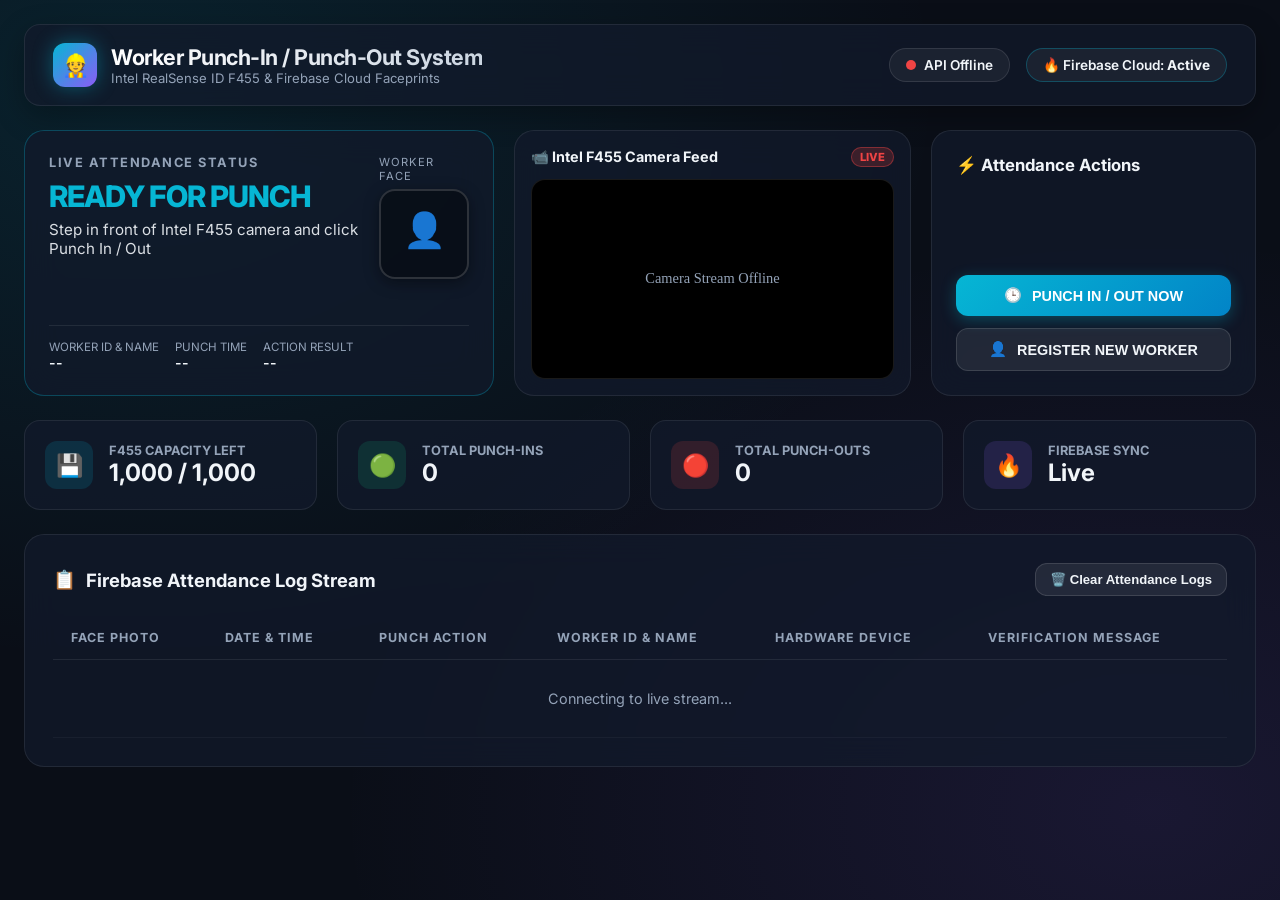
==== frontend/index.html @ fc3ad59f "Add biometric face authentication attendance system with Intel F455 and Firebase" ====
<!DOCTYPE html>
<html lang="en">
<head>
  <meta charset="UTF-8">
  <meta name="viewport" content="width=device-width, initial-scale=1.0">
  <title>Worker Punch-In / Punch-Out Dashboard - Intel RealSense F455 & Firebase</title>
  <link rel="stylesheet" href="style.css">
  <link rel="preconnect" href="https://fonts.googleapis.com">
  <link rel="preconnect" href="https://fonts.gstatic.com" crossorigin>
  <link href="https://fonts.googleapis.com/css2?family=Inter:wght@400;500;600;700;800&display=swap" rel="stylesheet">
</head>
<body>

  <div class="dashboard-container">
    <!-- Navbar Header -->
    <header>
      <div class="brand">
        <div class="brand-icon">👷</div>
        <div class="brand-title">
          <h1>Worker Punch-In / Punch-Out System</h1>
          <p>Intel RealSense ID F455 & Firebase Cloud Faceprints</p>
        </div>
      </div>
      <div class="header-status">
        <div class="status-chip">
          <div id="deviceDot" class="dot offline"></div>
          <span id="deviceStatusText">Checking Device...</span>
        </div>
        <div class="status-chip" style="border-color: rgba(6, 182, 212, 0.3);">
          <span>🔥 Firebase Cloud: <strong id="firebaseStatusText">Active</strong></span>
        </div>
      </div>
    </header>

    <!-- Hero Status, Live Video & Controls -->
    <section class="hero-banner">
      <!-- Main Punch Status Banner -->
      <div id="statusBanner" class="status-card state-ready">
        <div class="status-card-inner">
          <div class="status-info">
            <div class="badge-label">Live Attendance Status</div>
            <div id="mainStatusTitle" class="status-title">READY FOR PUNCH</div>
            <div id="mainStatusSubtext" class="status-subtext">Step in front of Intel F455 camera and click Punch In / Out</div>
          </div>
          <div class="snapshot-box">
            <div class="snapshot-label">Worker Face</div>
            <img id="capturedSnapshotImg" src="data:image/svg+xml;utf8,<svg xmlns='http://www.w3.org/2000/svg' width='100' height='100' fill='%2364748b'><text x='50%' y='50%' dominant-baseline='middle' text-anchor='middle' font-size='40'>👤</text></svg>" alt="Worker Face">
          </div>
        </div>
        
        <div class="status-meta">
          <div class="meta-item">
            <span class="key">Worker ID & Name</span>
            <span id="metaUser" class="val">--</span>
          </div>
          <div class="meta-item">
            <span class="key">Punch Time</span>
            <span id="metaTime" class="val">--</span>
          </div>
          <div class="meta-item">
            <span class="key">Action Result</span>
            <span id="metaAction" class="val">--</span>
          </div>
        </div>
      </div>

      <!-- Live Video Stream Window -->
      <div class="camera-card">
        <div class="camera-header">
          <span>📹 Intel F455 Camera Feed</span>
          <span class="live-dot">LIVE</span>
        </div>
        <div class="camera-stream-wrapper">
          <img id="videoFeed" src="/api/video_feed" alt="Intel F455 Live Feed" onerror="this.src='data:image/svg+xml;utf8,<svg xmlns=\'http://www.w3.org/2000/svg\' width=\'400\' height=\'300\' fill=\'%231e293b\'><text x=\'50%\' y=\'50%\' dominant-baseline=\'middle\' text-anchor=\'middle\' fill=\'%2394a3b8\' font-size=\'16\'>Camera Stream Offline</text></svg>'">
        </div>
      </div>

      <!-- Quick Action Controls -->
      <div class="control-card">
        <h3>⚡ Attendance Actions</h3>
        <div class="button-group">
          <button id="btnPunchAuto" class="btn btn-primary">
            <span>🕒</span> PUNCH IN / OUT NOW
          </button>
          <button id="btnOpenRegister" class="btn btn-secondary">
            <span>👤</span> REGISTER NEW WORKER
          </button>
        </div>
      </div>
    </section>

    <!-- Metrics Cards -->
    <section class="metrics-grid">
      <div class="metric-card">
        <div class="metric-icon blue">💾</div>
        <div class="metric-info">
          <h4>F455 Capacity Left</h4>
          <p id="statRemainingSlots">1,000 / 1,000</p>
        </div>
      </div>
      <div class="metric-card">
        <div class="metric-icon green">🟢</div>
        <div class="metric-info">
          <h4>Total Punch-Ins</h4>
          <p id="statPunchIns">0</p>
        </div>
      </div>
      <div class="metric-card">
        <div class="metric-icon red">🔴</div>
        <div class="metric-info">
          <h4>Total Punch-Outs</h4>
          <p id="statPunchOuts">0</p>
        </div>
      </div>
      <div class="metric-card">
        <div class="metric-icon purple">🔥</div>
        <div class="metric-info">
          <h4>Firebase Sync</h4>
          <p id="statFirebaseLogs">Live</p>
        </div>
      </div>
    </section>

    <!-- Firebase Live Logs Section -->
    <section class="logs-section">
      <div class="table-header">
        <h3><span>📋</span> Firebase Attendance Log Stream</h3>
        <button id="btnClearLogs" class="btn btn-secondary" style="padding: 8px 14px; font-size: 0.82rem;">
          🗑️ Clear Attendance Logs
        </button>
      </div>

      <div class="table-container">
        <table>
          <thead>
            <tr>
              <th>Face Photo</th>
              <th>Date & Time</th>
              <th>Punch Action</th>
              <th>Worker ID & Name</th>
              <th>Hardware Device</th>
              <th>Verification Message</th>
            </tr>
          </thead>
          <tbody id="logsTableBody">
            <tr>
              <td colspan="6" style="text-align: center; color: var(--text-muted); padding: 30px;">
                Connecting to live stream...
              </td>
            </tr>
          </tbody>
        </table>
      </div>
    </section>
  </div>

  <!-- Register Worker Modal -->
  <div id="registerModal" class="modal-overlay">
    <div class="modal-content">
      <h3 style="font-size: 1.25rem;">Register New Worker</h3>
      <p style="font-size: 0.88rem; color: var(--text-muted);">
        Enter worker details. The Intel F455 camera will capture the faceprint and upload profile to Firebase Cloud.
      </p>
      <input type="text" id="regWorkerId" class="input-field" placeholder="Worker ID (e.g. W_101)">
      <input type="text" id="regName" class="input-field" placeholder="Full Name (e.g. Govardhan)">
      <input type="text" id="regDepartment" class="input-field" placeholder="Department (e.g. Construction / IT)">
      <input type="text" id="regRole" class="input-field" placeholder="Role (e.g. Supervisor / Engineer)">
      
      <div style="display: flex; gap: 12px; justify-content: flex-end; margin-top: 10px;">
        <button id="btnCloseModal" class="btn btn-secondary">Cancel</button>
        <button id="btnSubmitRegister" class="btn btn-primary">Capture & Save Faceprint</button>
      </div>
    </div>
  </div>

  <script src="app.js"></script>
</body>
</html>
---- frontend/style.css ----
:root {
  --bg-primary: #0a0e17;
  --bg-card: rgba(18, 26, 43, 0.75);
  --bg-card-border: rgba(255, 255, 255, 0.08);
  --text-main: #f1f5f9;
  --text-muted: #94a3b8;
  
  --accent-cyan: #06b6d4;
  --accent-green: #10b981;
  --accent-red: #ef4444;
  --accent-amber: #f59e0b;
  --accent-purple: #8b5cf6;

  --glow-green: 0 0 35px rgba(16, 185, 129, 0.45);
  --glow-red: 0 0 35px rgba(239, 68, 68, 0.45);
  --glow-cyan: 0 0 35px rgba(6, 182, 212, 0.45);

  --font-family: 'Inter', -apple-system, BlinkMacSystemFont, 'Segoe UI', Roboto, sans-serif;
}

* {
  box-sizing: border-box;
  margin: 0;
  padding: 0;
}

body {
  background-color: var(--bg-primary);
  background-image: 
    radial-gradient(at 10% 10%, rgba(6, 182, 212, 0.12) 0px, transparent 50%),
    radial-gradient(at 90% 90%, rgba(139, 92, 246, 0.12) 0px, transparent 50%);
  color: var(--text-main);
  font-family: var(--font-family);
  min-height: 100vh;
  padding: 24px;
  overflow-x: hidden;
}

.dashboard-container {
  max-width: 1400px;
  margin: 0 auto;
  display: flex;
  flex-direction: column;
  gap: 24px;
}

/* Header Navbar */
header {
  display: flex;
  justify-content: space-between;
  align-items: center;
  padding: 18px 28px;
  background: var(--bg-card);
  backdrop-filter: blur(16px);
  border: 1px solid var(--bg-card-border);
  border-radius: 16px;
  box-shadow: 0 10px 30px rgba(0, 0, 0, 0.3);
}

.brand {
  display: flex;
  align-items: center;
  gap: 14px;
}

.brand-icon {
  width: 44px;
  height: 44px;
  border-radius: 12px;
  background: linear-gradient(135deg, var(--accent-cyan), var(--accent-purple));
  display: flex;
  align-items: center;
  justify-content: center;
  font-size: 22px;
  box-shadow: 0 0 20px rgba(6, 182, 212, 0.4);
}

.brand-title h1 {
  font-size: 1.35rem;
  font-weight: 700;
  letter-spacing: -0.5px;
  background: linear-gradient(90deg, #ffffff, #cbd5e1);
  -webkit-background-clip: text;
  -webkit-text-fill-color: transparent;
}

.brand-title p {
  font-size: 0.82rem;
  color: var(--text-muted);
}

.header-status {
  display: flex;
  align-items: center;
  gap: 16px;
}

.status-chip {
  display: flex;
  align-items: center;
  gap: 8px;
  padding: 8px 16px;
  border-radius: 30px;
  font-size: 0.85rem;
  font-weight: 600;
  background: rgba(255, 255, 255, 0.05);
  border: 1px solid rgba(255, 255, 255, 0.1);
}

.dot {
  width: 10px;
  height: 10px;
  border-radius: 50%;
}

.dot.online {
  background-color: var(--accent-green);
  box-shadow: 0 0 10px var(--accent-green);
  animation: pulse-green 2s infinite;
}

.dot.offline {
  background-color: var(--accent-red);
}

@keyframes pulse-green {
  0% { transform: scale(0.95); box-shadow: 0 0 0 0 rgba(16, 185, 129, 0.7); }
  70% { transform: scale(1); box-shadow: 0 0 0 10px rgba(16, 185, 129, 0); }
  100% { transform: scale(0.95); box-shadow: 0 0 0 0 rgba(16, 185, 129, 0); }
}

/* Hero Status Banner & Camera Grid */
.hero-banner {
  display: grid;
  grid-template-columns: 1.3fr 1.1fr 0.9fr;
  gap: 20px;
}

.status-card {
  background: var(--bg-card);
  backdrop-filter: blur(16px);
  border: 1px solid var(--bg-card-border);
  border-radius: 20px;
  padding: 24px;
  display: flex;
  flex-direction: column;
  justify-content: space-between;
  position: relative;
  overflow: hidden;
  transition: all 0.4s ease;
}

.status-card-inner {
  display: flex;
  justify-content: space-between;
  align-items: flex-start;
  gap: 16px;
}

.snapshot-box {
  display: flex;
  flex-direction: column;
  align-items: center;
  gap: 6px;
}

.snapshot-label {
  font-size: 0.7rem;
  text-transform: uppercase;
  letter-spacing: 1px;
  color: var(--text-muted);
}

#capturedSnapshotImg {
  width: 90px;
  height: 90px;
  border-radius: 16px;
  object-fit: cover;
  border: 2px solid rgba(255, 255, 255, 0.15);
  background: rgba(0, 0, 0, 0.4);
  box-shadow: 0 4px 15px rgba(0, 0, 0, 0.4);
}

.status-card.state-ready {
  border-color: rgba(6, 182, 212, 0.3);
}

.status-card.state-authenticated {
  border-color: rgba(16, 185, 129, 0.6);
  box-shadow: var(--glow-green);
  background: linear-gradient(135deg, rgba(16, 185, 129, 0.12), rgba(18, 26, 43, 0.85));
}

.status-card.state-authenticated #capturedSnapshotImg {
  border-color: var(--accent-green);
  box-shadow: 0 0 15px rgba(16, 185, 129, 0.5);
}

.status-card.state-denied {
  border-color: rgba(239, 68, 68, 0.6);
  box-shadow: var(--glow-red);
  background: linear-gradient(135deg, rgba(239, 68, 68, 0.12), rgba(18, 26, 43, 0.85));
}

.status-card.state-denied #capturedSnapshotImg {
  border-color: var(--accent-red);
  box-shadow: 0 0 15px rgba(239, 68, 68, 0.5);
}

.badge-label {
  font-size: 0.8rem;
  font-weight: 700;
  text-transform: uppercase;
  letter-spacing: 1.5px;
  color: var(--text-muted);
  margin-bottom: 8px;
}

.status-title {
  font-size: 1.85rem;
  font-weight: 800;
  letter-spacing: -1px;
  margin-bottom: 6px;
}

.state-ready .status-title { color: var(--accent-cyan); }
.state-authenticated .status-title { color: var(--accent-green); }
.state-denied .status-title { color: var(--accent-red); }

.status-subtext {
  font-size: 0.95rem;
  color: var(--text-main);
  opacity: 0.9;
}

.status-meta {
  margin-top: 18px;
  display: flex;
  gap: 16px;
  padding-top: 14px;
  border-top: 1px solid rgba(255, 255, 255, 0.08);
}

.meta-item {
  display: flex;
  flex-direction: column;
}

.meta-item .key {
  font-size: 0.72rem;
  color: var(--text-muted);
  text-transform: uppercase;
}

.meta-item .val {
  font-size: 0.88rem;
  font-weight: 600;
}

/* Live Camera Stream Window */
.camera-card {
  background: var(--bg-card);
  backdrop-filter: blur(16px);
  border: 1px solid var(--bg-card-border);
  border-radius: 20px;
  padding: 16px;
  display: flex;
  flex-direction: column;
  gap: 12px;
}

.camera-header {
  display: flex;
  justify-content: space-between;
  align-items: center;
  font-size: 0.9rem;
  font-weight: 700;
}

.live-dot {
  background: rgba(239, 68, 68, 0.2);
  color: var(--accent-red);
  border: 1px solid rgba(239, 68, 68, 0.4);
  padding: 2px 8px;
  border-radius: 12px;
  font-size: 0.7rem;
  font-weight: 800;
  animation: pulse-red 1.5s infinite;
}

@keyframes pulse-red {
  0% { opacity: 0.6; }
  50% { opacity: 1; }
  100% { opacity: 0.6; }
}

.camera-stream-wrapper {
  width: 100%;
  height: 200px;
  border-radius: 14px;
  overflow: hidden;
  background: #000;
  border: 1px solid rgba(255, 255, 255, 0.1);
  display: flex;
  align-items: center;
  justify-content: center;
}

.camera-stream-wrapper img {
  width: 100%;
  height: 100%;
  object-fit: cover;
}

/* Control Panel Card */
.control-card {
  background: var(--bg-card);
  backdrop-filter: blur(16px);
  border: 1px solid var(--bg-card-border);
  border-radius: 20px;
  padding: 24px;
  display: flex;
  flex-direction: column;
  justify-content: space-between;
}

.control-card h3 {
  font-size: 1.05rem;
  font-weight: 700;
  margin-bottom: 14px;
}

.button-group {
  display: flex;
  flex-direction: column;
  gap: 12px;
}

.btn {
  display: flex;
  align-items: center;
  justify-content: center;
  gap: 10px;
  padding: 12px 18px;
  border-radius: 12px;
  font-size: 0.9rem;
  font-weight: 600;
  border: none;
  cursor: pointer;
  transition: all 0.25s ease;
}

.btn-primary {
  background: linear-gradient(135deg, var(--accent-cyan), #0284c7);
  color: white;
  box-shadow: 0 4px 15px rgba(6, 182, 212, 0.3);
}

.btn-primary:hover {
  transform: translateY(-2px);
  box-shadow: 0 6px 20px rgba(6, 182, 212, 0.45);
}

.btn-secondary {
  background: rgba(255, 255, 255, 0.08);
  color: var(--text-main);
  border: 1px solid rgba(255, 255, 255, 0.12);
}

.btn-secondary:hover {
  background: rgba(255, 255, 255, 0.14);
}

.btn-toggle {
  background: rgba(139, 92, 246, 0.15);
  color: #c084fc;
  border: 1px solid rgba(139, 92, 246, 0.3);
}

.btn-toggle.active {
  background: var(--accent-purple);
  color: white;
  box-shadow: 0 0 20px rgba(139, 92, 246, 0.5);
}

/* Metric Cards Grid */
.metrics-grid {
  display: grid;
  grid-template-columns: repeat(4, 1fr);
  gap: 20px;
}

.metric-card {
  background: var(--bg-card);
  border: 1px solid var(--bg-card-border);
  border-radius: 16px;
  padding: 20px;
  display: flex;
  align-items: center;
  gap: 16px;
}

.metric-icon {
  width: 48px;
  height: 48px;
  border-radius: 12px;
  display: flex;
  align-items: center;
  justify-content: center;
  font-size: 22px;
}

.metric-icon.blue { background: rgba(6, 182, 212, 0.15); color: var(--accent-cyan); }
.metric-icon.green { background: rgba(16, 185, 129, 0.15); color: var(--accent-green); }
.metric-icon.red { background: rgba(239, 68, 68, 0.15); color: var(--accent-red); }
.metric-icon.purple { background: rgba(139, 92, 246, 0.15); color: var(--accent-purple); }

.metric-info h4 {
  font-size: 0.8rem;
  color: var(--text-muted);
  text-transform: uppercase;
}

.metric-info p {
  font-size: 1.5rem;
  font-weight: 700;
}

/* Logs Table Section */
.logs-section {
  background: var(--bg-card);
  backdrop-filter: blur(16px);
  border: 1px solid var(--bg-card-border);
  border-radius: 20px;
  padding: 28px;
}

.table-header {
  display: flex;
  justify-content: space-between;
  align-items: center;
  margin-bottom: 20px;
}

.table-header h3 {
  font-size: 1.15rem;
  font-weight: 700;
  display: flex;
  align-items: center;
  gap: 10px;
}

.table-container {
  overflow-x: auto;
}

table {
  width: 100%;
  border-collapse: collapse;
  text-align: left;
}

th {
  padding: 14px 18px;
  font-size: 0.78rem;
  text-transform: uppercase;
  letter-spacing: 1px;
  color: var(--text-muted);
  border-bottom: 1px solid rgba(255, 255, 255, 0.08);
}

td {
  padding: 14px 18px;
  font-size: 0.9rem;
  border-bottom: 1px solid rgba(255, 255, 255, 0.04);
}

tr:hover td {
  background: rgba(255, 255, 255, 0.02);
}

.log-face-thumb {
  width: 44px;
  height: 44px;
  border-radius: 10px;
  object-fit: cover;
  border: 1px solid rgba(255, 255, 255, 0.2);
  background: rgba(0, 0, 0, 0.5);
}

.pill {
  display: inline-flex;
  align-items: center;
  gap: 6px;
  padding: 4px 12px;
  border-radius: 20px;
  font-size: 0.78rem;
  font-weight: 700;
}

.pill.AUTHENTICATED, .pill.PUNCH_IN {
  background: rgba(16, 185, 129, 0.18);
  color: var(--accent-green);
  border: 1px solid rgba(16, 185, 129, 0.3);
}

.pill.PUNCH_OUT {
  background: rgba(6, 182, 212, 0.18);
  color: var(--accent-cyan);
  border: 1px solid rgba(6, 182, 212, 0.3);
}

.pill.DENIED {
  background: rgba(239, 68, 68, 0.18);
  color: var(--accent-red);
  border: 1px solid rgba(239, 68, 68, 0.3);
}

.pill.ENROLLED {
  background: rgba(139, 92, 246, 0.18);
  color: #c084fc;
  border: 1px solid rgba(139, 92, 246, 0.3);
}

/* Modal */
.modal-overlay {
  position: fixed;
  top: 0; left: 0; right: 0; bottom: 0;
  background: rgba(0, 0, 0, 0.75);
  backdrop-filter: blur(8px);
  display: none;
  align-items: center;
  justify-content: center;
  z-index: 100;
}

.modal-overlay.active {
  display: flex;
}

.modal-content {
  background: #111827;
  border: 1px solid var(--bg-card-border);
  border-radius: 20px;
  padding: 32px;
  width: 100%;
  max-width: 440px;
  display: flex;
  flex-direction: column;
  gap: 20px;
  box-shadow: 0 20px 50px rgba(0,0,0,0.5);
}

.input-field {
  width: 100%;
  padding: 14px 16px;
  background: rgba(255, 255, 255, 0.05);
  border: 1px solid rgba(255, 255, 255, 0.15);
  border-radius: 10px;
  color: white;
  font-size: 1rem;
  outline: none;
}

.input-field:focus {
  border-color: var(--accent-cyan);
}
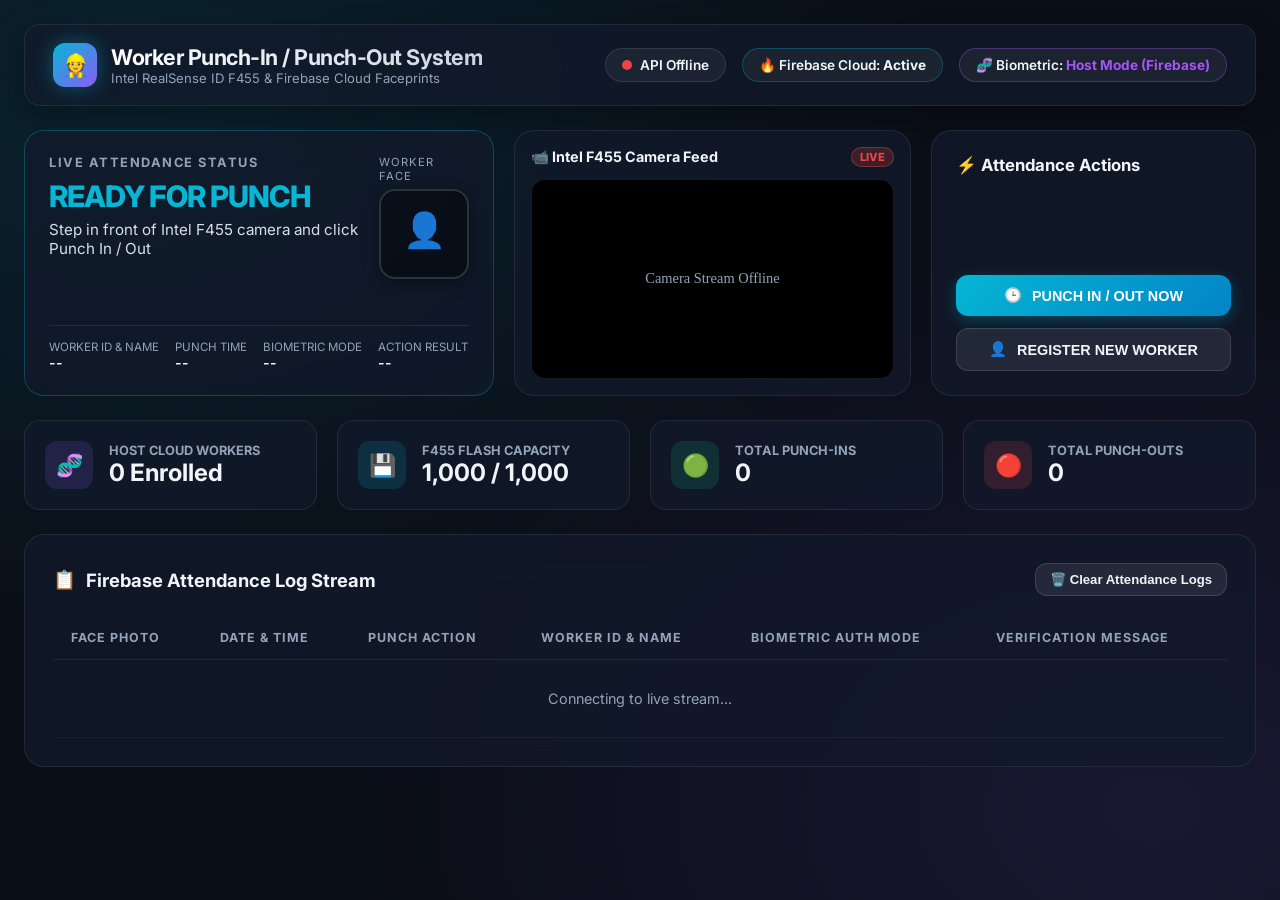
==== commit f4179ad0: "Feat: hybrid faceprint storage" ====
--- a/frontend/index.html
+++ b/frontend/index.html
@@ -29,6 +29,9 @@
         <div class="status-chip" style="border-color: rgba(6, 182, 212, 0.3);">
           <span>🔥 Firebase Cloud: <strong id="firebaseStatusText">Active</strong></span>
         </div>
+        <div class="status-chip" style="border-color: rgba(168, 85, 247, 0.35);">
+          <span>🧬 Biometric: <strong id="biometricModeText" style="color: #a855f7;">Host Mode (Firebase)</strong></span>
+        </div>
       </div>
     </header>
 
@@ -56,6 +59,10 @@
           <div class="meta-item">
             <span class="key">Punch Time</span>
             <span id="metaTime" class="val">--</span>
+          </div>
+          <div class="meta-item">
+            <span class="key">Biometric Mode</span>
+            <span id="metaMode" class="val">--</span>
           </div>
           <div class="meta-item">
             <span class="key">Action Result</span>
@@ -92,9 +99,16 @@
     <!-- Metrics Cards -->
     <section class="metrics-grid">
       <div class="metric-card">
+        <div class="metric-icon purple">🧬</div>
+        <div class="metric-info">
+          <h4>Host Cloud Workers</h4>
+          <p id="statHostUsers">0 Enrolled</p>
+        </div>
+      </div>
+      <div class="metric-card">
         <div class="metric-icon blue">💾</div>
         <div class="metric-info">
-          <h4>F455 Capacity Left</h4>
+          <h4>F455 Flash Capacity</h4>
           <p id="statRemainingSlots">1,000 / 1,000</p>
         </div>
       </div>
@@ -110,13 +124,6 @@
         <div class="metric-info">
           <h4>Total Punch-Outs</h4>
           <p id="statPunchOuts">0</p>
-        </div>
-      </div>
-      <div class="metric-card">
-        <div class="metric-icon purple">🔥</div>
-        <div class="metric-info">
-          <h4>Firebase Sync</h4>
-          <p id="statFirebaseLogs">Live</p>
         </div>
       </div>
     </section>
@@ -138,7 +145,7 @@
               <th>Date & Time</th>
               <th>Punch Action</th>
               <th>Worker ID & Name</th>
-              <th>Hardware Device</th>
+              <th>Biometric Auth Mode</th>
               <th>Verification Message</th>
             </tr>
           </thead>
@@ -159,14 +166,21 @@
     <div class="modal-content">
       <h3 style="font-size: 1.25rem;">Register New Worker</h3>
       <p style="font-size: 0.88rem; color: var(--text-muted);">
-        Enter worker details. The Intel F455 camera will capture the faceprint and upload profile to Firebase Cloud.
+        Enter worker details. The Intel F455 camera will capture the faceprint and store the profile in Firebase Cloud.
       </p>
+      
+      <label style="font-size: 0.8rem; color: var(--text-muted); display: block; margin-top: 10px; margin-bottom: 4px;">Biometric Mode</label>
+      <select id="regBiometricMode" class="input-field" style="margin-bottom: 12px; cursor: pointer; background: var(--bg-card); color: var(--text-main);">
+        <option value="HOST" selected>🔥 Pure Host Mode (Faceprint Stored in Firebase Cloud)</option>
+        <option value="DEVICE">💾 On-Device Mode (Faceprint Stored in F455 Hardware Flash)</option>
+      </select>
+
       <input type="text" id="regWorkerId" class="input-field" placeholder="Worker ID (e.g. W_101)">
       <input type="text" id="regName" class="input-field" placeholder="Full Name (e.g. Govardhan)">
       <input type="text" id="regDepartment" class="input-field" placeholder="Department (e.g. Construction / IT)">
       <input type="text" id="regRole" class="input-field" placeholder="Role (e.g. Supervisor / Engineer)">
       
-      <div style="display: flex; gap: 12px; justify-content: flex-end; margin-top: 10px;">
+      <div style="display: flex; gap: 12px; justify-content: flex-end; margin-top: 14px;">
         <button id="btnCloseModal" class="btn btn-secondary">Cancel</button>
         <button id="btnSubmitRegister" class="btn btn-primary">Capture & Save Faceprint</button>
       </div>
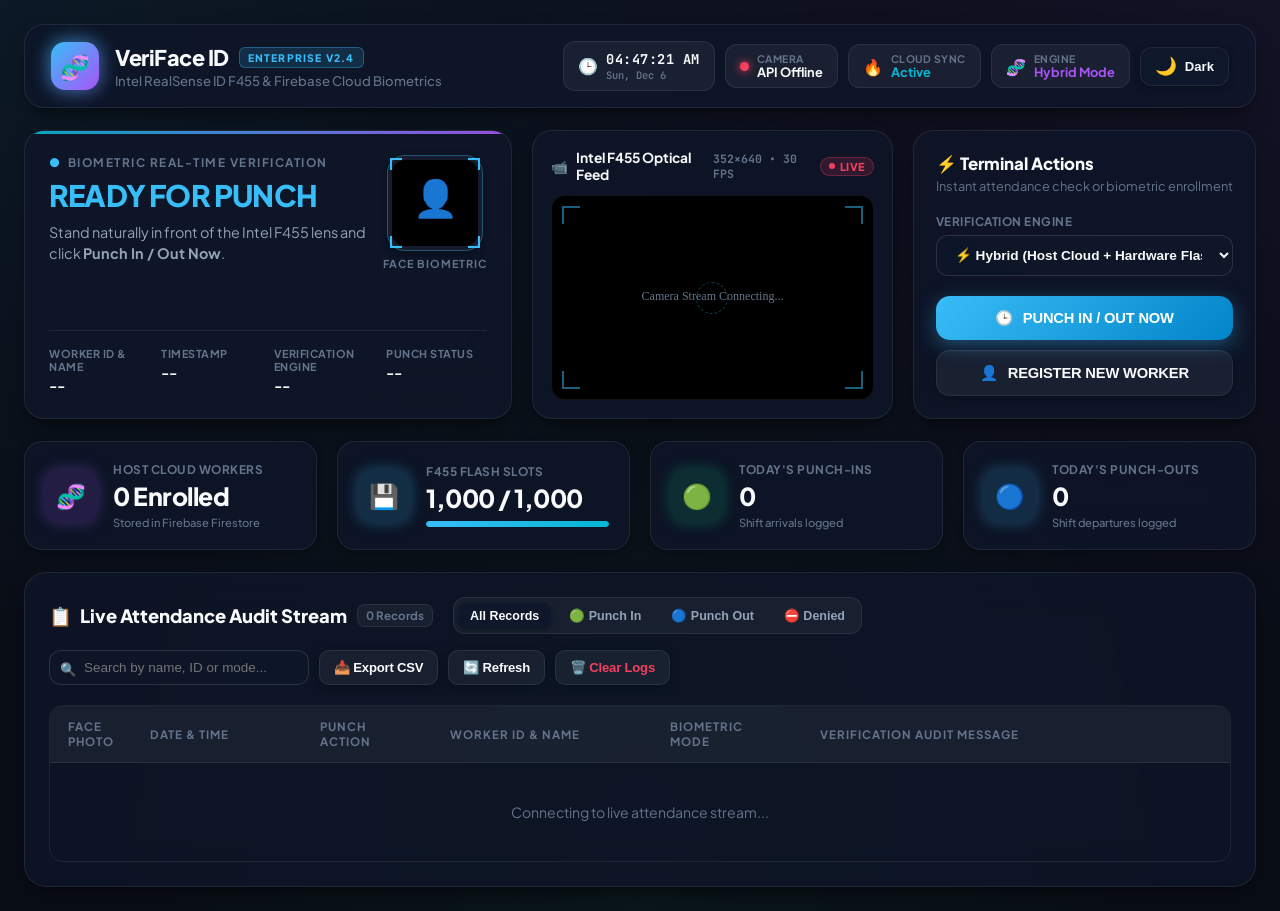
==== commit 081af9a0: "feat: upgrade UI with light/dark theme, biometric HUD, and CSV export" ====
--- a/frontend/index.html
+++ b/frontend/index.html
@@ -1,158 +1,284 @@
 <!DOCTYPE html>
-<html lang="en">
+<html lang="en" data-theme="dark">
 <head>
   <meta charset="UTF-8">
   <meta name="viewport" content="width=device-width, initial-scale=1.0">
-  <title>Worker Punch-In / Punch-Out Dashboard - Intel RealSense F455 & Firebase</title>
+  <title>VeriFace ID • Enterprise Biometric Attendance Terminal</title>
   <link rel="stylesheet" href="style.css">
   <link rel="preconnect" href="https://fonts.googleapis.com">
   <link rel="preconnect" href="https://fonts.gstatic.com" crossorigin>
-  <link href="https://fonts.googleapis.com/css2?family=Inter:wght@400;500;600;700;800&display=swap" rel="stylesheet">
+  <link href="https://fonts.googleapis.com/css2?family=Plus+Jakarta+Sans:wght@400;500;600;700;800&family=JetBrains+Mono:wght@400;500;600&display=swap" rel="stylesheet">
 </head>
 <body>
 
+  <!-- Floating Toast Notification System -->
+  <div id="toastContainer" class="toast-container" aria-live="polite"></div>
+
+  <!-- Main Enterprise Dashboard Shell -->
   <div class="dashboard-container">
-    <!-- Navbar Header -->
-    <header>
+    
+    <!-- Top Navigation Header -->
+    <header class="navbar-header">
       <div class="brand">
-        <div class="brand-icon">👷</div>
+        <div class="brand-icon-wrapper">
+          <div class="brand-icon">🧬</div>
+          <div class="brand-pulse"></div>
+        </div>
         <div class="brand-title">
-          <h1>Worker Punch-In / Punch-Out System</h1>
-          <p>Intel RealSense ID F455 & Firebase Cloud Faceprints</p>
-        </div>
-      </div>
+          <h1>VeriFace ID <span class="brand-badge">Enterprise v2.4</span></h1>
+          <p>Intel RealSense ID F455 & Firebase Cloud Biometrics</p>
+        </div>
+      </div>
+
       <div class="header-status">
-        <div class="status-chip">
+        <!-- Live Calendar & Clock Widget -->
+        <div class="status-chip clock-chip" title="System Timezone Clock">
+          <span class="chip-icon">🕒</span>
+          <div class="clock-display">
+            <span id="liveClockTime" class="clock-time">--:--:--</span>
+            <span id="liveClockDate" class="clock-date">--</span>
+          </div>
+        </div>
+
+        <!-- Intel RealSense F455 Hardware Status -->
+        <div class="status-chip device-chip" title="F455 Camera & Biometric Co-Processor">
           <div id="deviceDot" class="dot offline"></div>
-          <span id="deviceStatusText">Checking Device...</span>
-        </div>
-        <div class="status-chip" style="border-color: rgba(6, 182, 212, 0.3);">
-          <span>🔥 Firebase Cloud: <strong id="firebaseStatusText">Active</strong></span>
-        </div>
-        <div class="status-chip" style="border-color: rgba(168, 85, 247, 0.35);">
-          <span>🧬 Biometric: <strong id="biometricModeText" style="color: #a855f7;">Host Mode (Firebase)</strong></span>
+          <div class="chip-content">
+            <span class="chip-label">Camera</span>
+            <strong id="deviceStatusText" class="chip-val">Checking F455...</strong>
+          </div>
+        </div>
+
+        <!-- Firebase Cloud Status -->
+        <div class="status-chip cloud-chip" title="Google Firebase Firestore Synchronization">
+          <span class="chip-icon fire-icon">🔥</span>
+          <div class="chip-content">
+            <span class="chip-label">Cloud Sync</span>
+            <strong id="firebaseStatusText" class="chip-val val-cyan">Active</strong>
+          </div>
+        </div>
+
+        <!-- Biometric Engine Mode -->
+        <div class="status-chip engine-chip" title="Biometric Matching Architecture">
+          <span class="chip-icon">🧬</span>
+          <div class="chip-content">
+            <span class="chip-label">Engine</span>
+            <strong id="biometricModeText" class="chip-val val-purple">Hybrid Mode</strong>
+          </div>
+        </div>
+
+        <!-- Modern Light / Dark Theme Switcher Button -->
+        <div class="theme-switch-wrapper">
+          <button id="themeToggleBtn" class="theme-toggle-btn" title="Switch Theme (Light / Dark)" aria-label="Toggle Theme">
+            <div class="theme-icon-container">
+              <span id="themeIconDark" class="theme-glyph dark-glyph">🌙</span>
+              <span id="themeIconLight" class="theme-glyph light-glyph">☀️</span>
+            </div>
+            <span id="themeLabel" class="theme-label-text">Dark</span>
+          </button>
         </div>
       </div>
     </header>
 
-    <!-- Hero Status, Live Video & Controls -->
+    <!-- Biometric Command Center (Hero Banner) -->
     <section class="hero-banner">
-      <!-- Main Punch Status Banner -->
+      
+      <!-- Card 1: Biometric Verification HUD Terminal -->
       <div id="statusBanner" class="status-card state-ready">
         <div class="status-card-inner">
           <div class="status-info">
-            <div class="badge-label">Live Attendance Status</div>
+            <div class="badge-label">
+              <span class="pulse-indicator">●</span> Biometric Real-Time Verification
+            </div>
             <div id="mainStatusTitle" class="status-title">READY FOR PUNCH</div>
-            <div id="mainStatusSubtext" class="status-subtext">Step in front of Intel F455 camera and click Punch In / Out</div>
-          </div>
+            <div id="mainStatusSubtext" class="status-subtext">
+              Stand naturally in front of the Intel F455 lens and click <strong>Punch In / Out Now</strong>.
+            </div>
+          </div>
+
+          <!-- Face Snapshot Reticle -->
           <div class="snapshot-box">
-            <div class="snapshot-label">Worker Face</div>
-            <img id="capturedSnapshotImg" src="data:image/svg+xml;utf8,<svg xmlns='http://www.w3.org/2000/svg' width='100' height='100' fill='%2364748b'><text x='50%' y='50%' dominant-baseline='middle' text-anchor='middle' font-size='40'>👤</text></svg>" alt="Worker Face">
+            <div class="snapshot-frame">
+              <div class="reticle-corner top-left"></div>
+              <div class="reticle-corner top-right"></div>
+              <div class="reticle-corner bottom-left"></div>
+              <div class="reticle-corner bottom-right"></div>
+              <div class="scan-laser" id="scanLaser"></div>
+              <img id="capturedSnapshotImg" src="data:image/svg+xml;utf8,<svg xmlns='http://www.w3.org/2000/svg' width='100' height='100' fill='%2364748b'><text x='50%' y='50%' dominant-baseline='middle' text-anchor='middle' font-size='42'>👤</text></svg>" alt="Worker Face Snapshot">
+            </div>
+            <span class="snapshot-label">Face Biometric</span>
           </div>
         </div>
         
+        <!-- Live Metadata Inspection Bar -->
         <div class="status-meta">
           <div class="meta-item">
             <span class="key">Worker ID & Name</span>
             <span id="metaUser" class="val">--</span>
           </div>
           <div class="meta-item">
-            <span class="key">Punch Time</span>
+            <span class="key">Timestamp</span>
             <span id="metaTime" class="val">--</span>
           </div>
           <div class="meta-item">
-            <span class="key">Biometric Mode</span>
+            <span class="key">Verification Engine</span>
             <span id="metaMode" class="val">--</span>
           </div>
           <div class="meta-item">
-            <span class="key">Action Result</span>
+            <span class="key">Punch Status</span>
             <span id="metaAction" class="val">--</span>
           </div>
         </div>
       </div>
 
-      <!-- Live Video Stream Window -->
+      <!-- Card 2: Intel F455 Optical Feed with Futuristic HUD Overlay -->
       <div class="camera-card">
         <div class="camera-header">
-          <span>📹 Intel F455 Camera Feed</span>
-          <span class="live-dot">LIVE</span>
-        </div>
+          <div class="camera-title-group">
+            <span class="cam-icon">📹</span>
+            <span>Intel F455 Optical Feed</span>
+          </div>
+          <div class="camera-telemetry-group">
+            <span class="camera-telemetry">352×640 • 30 FPS</span>
+            <div class="live-indicator">
+              <div class="live-pulse"></div> LIVE
+            </div>
+          </div>
+        </div>
+
         <div class="camera-stream-wrapper">
-          <img id="videoFeed" src="/api/video_feed" alt="Intel F455 Live Feed" onerror="this.src='data:image/svg+xml;utf8,<svg xmlns=\'http://www.w3.org/2000/svg\' width=\'400\' height=\'300\' fill=\'%231e293b\'><text x=\'50%\' y=\'50%\' dominant-baseline=\'middle\' text-anchor=\'middle\' fill=\'%2394a3b8\' font-size=\'16\'>Camera Stream Offline</text></svg>'">
-        </div>
-      </div>
-
-      <!-- Quick Action Controls -->
+          <div class="hud-corner top-left"></div>
+          <div class="hud-corner top-right"></div>
+          <div class="hud-corner bottom-left"></div>
+          <div class="hud-corner bottom-right"></div>
+          <div class="hud-reticle-center"></div>
+
+          <img id="videoFeed" src="/api/video_feed" alt="Intel F455 Live Feed" onerror="this.src='data:image/svg+xml;utf8,<svg xmlns=\'http://www.w3.org/2000/svg\' width=\'400\' height=\'300\' fill=\'%230f172a\'><text x=\'50%\' y=\'50%\' dominant-baseline=\'middle\' text-anchor=\'middle\' fill=\'%2364748b\' font-size=\'15\'>Camera Stream Connecting...</text></svg>'">
+        </div>
+      </div>
+
+      <!-- Card 3: Terminal Control & Actions -->
       <div class="control-card">
-        <h3>⚡ Attendance Actions</h3>
+        <div class="control-header">
+          <h3>⚡ Terminal Actions</h3>
+          <p>Instant attendance check or biometric enrollment</p>
+        </div>
+
+        <div class="mode-select-box">
+          <label for="punchBiometricMode">Verification Engine</label>
+          <div class="select-wrapper">
+            <select id="punchBiometricMode" class="select-field">
+              <option value="HYBRID" selected>⚡ Hybrid (Host Cloud + Hardware Flash)</option>
+              <option value="HOST">🔥 Pure Host Mode (Firebase Cloud Faceprints)</option>
+              <option value="DEVICE">💾 On-Device Mode (F455 Internal Flash)</option>
+            </select>
+          </div>
+        </div>
+
         <div class="button-group">
-          <button id="btnPunchAuto" class="btn btn-primary">
-            <span>🕒</span> PUNCH IN / OUT NOW
-          </button>
-          <button id="btnOpenRegister" class="btn btn-secondary">
-            <span>👤</span> REGISTER NEW WORKER
+          <button id="btnPunchAuto" class="btn btn-primary" title="Trigger face scan and record attendance">
+            <span class="btn-icon">🕒</span>
+            <span class="btn-text">PUNCH IN / OUT NOW</span>
+            <div class="btn-shimmer"></div>
+          </button>
+          <button id="btnOpenRegister" class="btn btn-secondary" title="Enroll new worker faceprint">
+            <span class="btn-icon">👤</span>
+            <span class="btn-text">REGISTER NEW WORKER</span>
           </button>
         </div>
       </div>
     </section>
 
-    <!-- Metrics Cards -->
+    <!-- Executive Metrics Grid -->
     <section class="metrics-grid">
       <div class="metric-card">
         <div class="metric-icon purple">🧬</div>
         <div class="metric-info">
           <h4>Host Cloud Workers</h4>
           <p id="statHostUsers">0 Enrolled</p>
+          <span class="metric-sub">Stored in Firebase Firestore</span>
         </div>
       </div>
       <div class="metric-card">
         <div class="metric-icon blue">💾</div>
         <div class="metric-info">
-          <h4>F455 Flash Capacity</h4>
+          <h4>F455 Flash Slots</h4>
           <p id="statRemainingSlots">1,000 / 1,000</p>
+          <div class="capacity-bar-wrap">
+            <div id="capacityBar" class="capacity-bar-fill" style="width: 100%;"></div>
+          </div>
         </div>
       </div>
       <div class="metric-card">
         <div class="metric-icon green">🟢</div>
         <div class="metric-info">
-          <h4>Total Punch-Ins</h4>
+          <h4>Today's Punch-Ins</h4>
           <p id="statPunchIns">0</p>
+          <span class="metric-sub">Shift arrivals logged</span>
         </div>
       </div>
       <div class="metric-card">
-        <div class="metric-icon red">🔴</div>
+        <div class="metric-icon red">🔵</div>
         <div class="metric-info">
-          <h4>Total Punch-Outs</h4>
+          <h4>Today's Punch-Outs</h4>
           <p id="statPunchOuts">0</p>
+          <span class="metric-sub">Shift departures logged</span>
         </div>
       </div>
     </section>
 
-    <!-- Firebase Live Logs Section -->
+    <!-- Live Attendance Audit Stream Section -->
     <section class="logs-section">
       <div class="table-header">
-        <h3><span>📋</span> Firebase Attendance Log Stream</h3>
-        <button id="btnClearLogs" class="btn btn-secondary" style="padding: 8px 14px; font-size: 0.82rem;">
-          🗑️ Clear Attendance Logs
-        </button>
+        <div class="table-header-left">
+          <div class="table-title-wrap">
+            <h3><span>📋</span> Live Attendance Audit Stream</h3>
+            <span id="logCounterBadge" class="table-count-badge">0 Records</span>
+          </div>
+          
+          <!-- Filter Tabs -->
+          <div class="filter-tabs">
+            <button class="filter-tab active" data-filter="ALL">All Records</button>
+            <button class="filter-tab" data-filter="PUNCH_IN">🟢 Punch In</button>
+            <button class="filter-tab" data-filter="PUNCH_OUT">🔵 Punch Out</button>
+            <button class="filter-tab" data-filter="DENIED">⛔ Denied</button>
+          </div>
+        </div>
+
+        <div class="table-header-controls">
+          <div class="search-box">
+            <span class="search-icon">🔍</span>
+            <input type="text" id="logSearchInput" class="search-input" placeholder="Search by name, ID or mode...">
+            <button id="btnClearSearch" class="search-clear-btn" style="display: none;" title="Clear search">✕</button>
+          </div>
+          <button id="btnExportCSV" class="btn btn-secondary btn-table-action" title="Export records to CSV file">
+            📥 Export CSV
+          </button>
+          <button id="btnRefreshLogs" class="btn btn-secondary btn-table-action" title="Refresh attendance records">
+            🔄 Refresh
+          </button>
+          <button id="btnClearLogs" class="btn btn-secondary btn-table-action btn-danger-action" title="Clear audit records">
+            🗑️ Clear Logs
+          </button>
+        </div>
       </div>
 
       <div class="table-container">
         <table>
           <thead>
             <tr>
-              <th>Face Photo</th>
-              <th>Date & Time</th>
-              <th>Punch Action</th>
-              <th>Worker ID & Name</th>
-              <th>Biometric Auth Mode</th>
-              <th>Verification Message</th>
+              <th style="width: 70px;">Face Photo</th>
+              <th style="width: 170px;">Date & Time</th>
+              <th style="width: 130px;">Punch Action</th>
+              <th style="width: 220px;">Worker ID & Name</th>
+              <th style="width: 150px;">Biometric Mode</th>
+              <th>Verification Audit Message</th>
             </tr>
           </thead>
           <tbody id="logsTableBody">
             <tr>
-              <td colspan="6" style="text-align: center; color: var(--text-muted); padding: 30px;">
-                Connecting to live stream...
+              <td colspan="6" style="text-align: center; color: var(--text-muted); padding: 40px;">
+                Connecting to live attendance stream...
               </td>
             </tr>
           </tbody>
@@ -161,29 +287,67 @@
     </section>
   </div>
 
-  <!-- Register Worker Modal -->
-  <div id="registerModal" class="modal-overlay">
+  <!-- Register Worker Modal Dialog -->
+  <div id="registerModal" class="modal-overlay" role="dialog" aria-modal="true" aria-labelledby="modalTitle">
     <div class="modal-content">
-      <h3 style="font-size: 1.25rem;">Register New Worker</h3>
-      <p style="font-size: 0.88rem; color: var(--text-muted);">
-        Enter worker details. The Intel F455 camera will capture the faceprint and store the profile in Firebase Cloud.
-      </p>
+      <div class="modal-header">
+        <div class="modal-title-row">
+          <h3 id="modalTitle">Register New Worker</h3>
+          <button id="btnCloseModalX" class="modal-close-x" title="Close dialog">✕</button>
+        </div>
+        <p>Position the employee centered in front of the Intel F455 camera lens (0.5m – 1.0m) to extract biometric faceprints.</p>
+      </div>
       
-      <label style="font-size: 0.8rem; color: var(--text-muted); display: block; margin-top: 10px; margin-bottom: 4px;">Biometric Mode</label>
-      <select id="regBiometricMode" class="input-field" style="margin-bottom: 12px; cursor: pointer; background: var(--bg-card); color: var(--text-main);">
-        <option value="HOST" selected>🔥 Pure Host Mode (Faceprint Stored in Firebase Cloud)</option>
-        <option value="DEVICE">💾 On-Device Mode (Faceprint Stored in F455 Hardware Flash)</option>
-      </select>
-
-      <input type="text" id="regWorkerId" class="input-field" placeholder="Worker ID (e.g. W_101)">
-      <input type="text" id="regName" class="input-field" placeholder="Full Name (e.g. Govardhan)">
-      <input type="text" id="regDepartment" class="input-field" placeholder="Department (e.g. Construction / IT)">
-      <input type="text" id="regRole" class="input-field" placeholder="Role (e.g. Supervisor / Engineer)">
+      <div class="form-body">
+        <div class="form-group">
+          <label for="regBiometricMode">Biometric Storage Target</label>
+          <select id="regBiometricMode" class="select-field">
+            <option value="HOST" selected>🔥 Pure Host Mode (Biometric Vectors Stored in Firebase Cloud)</option>
+            <option value="DEVICE">💾 On-Device Mode (Biometric Vectors Stored in F455 Flash)</option>
+          </select>
+        </div>
+
+        <div class="form-group">
+          <label for="regWorkerId">Worker ID <span class="required">*</span></label>
+          <input type="text" id="regWorkerId" class="input-field" placeholder="e.g. EMP_101 or W_204" required>
+        </div>
+
+        <div class="form-group">
+          <label for="regName">Full Name <span class="required">*</span></label>
+          <input type="text" id="regName" class="input-field" placeholder="e.g. Jai Akash / Govardhan" required>
+        </div>
+
+        <div class="form-row">
+          <div class="form-group flex-1">
+            <label for="regDepartment">Department</label>
+            <input type="text" id="regDepartment" class="input-field" placeholder="e.g. Engineering">
+          </div>
+
+          <div class="form-group flex-1">
+            <label for="regRole">Role</label>
+            <input type="text" id="regRole" class="input-field" placeholder="e.g. Specialist">
+          </div>
+        </div>
+      </div>
       
-      <div style="display: flex; gap: 12px; justify-content: flex-end; margin-top: 14px;">
+      <div class="modal-actions">
         <button id="btnCloseModal" class="btn btn-secondary">Cancel</button>
-        <button id="btnSubmitRegister" class="btn btn-primary">Capture & Save Faceprint</button>
-      </div>
+        <button id="btnSubmitRegister" class="btn btn-primary">
+          <span>🧬</span> Capture & Save Faceprint
+        </button>
+      </div>
+    </div>
+  </div>
+
+  <!-- Image Preview Lightbox Modal -->
+  <div id="imagePreviewModal" class="modal-overlay image-preview-overlay">
+    <div class="preview-box">
+      <img id="previewModalImg" src="" alt="Worker Full Snapshot">
+      <div class="preview-details">
+        <h4 id="previewModalName">Worker Name</h4>
+        <p id="previewModalMeta">Timestamp • Action</p>
+      </div>
+      <button id="btnCloseImagePreview" class="preview-close-btn">✕</button>
     </div>
   </div>
 
--- a/frontend/style.css
+++ b/frontend/style.css
@@ -1,116 +1,302 @@
+/* ==========================================================================
+   VeriFace ID Enterprise Design System
+   Biometric Attendance Terminal • Light & Dark Theme
+   ========================================================================== */
+
+@import url('https://fonts.googleapis.com/css2?family=Plus+Jakarta+Sans:wght@400;500;600;700;800&family=JetBrains+Mono:wght@400;500;600;700&display=swap');
+
+/* --- Root Color Tokens & Themes --- */
 :root {
-  --bg-primary: #0a0e17;
-  --bg-card: rgba(18, 26, 43, 0.75);
+  /* Default: Dark Obsidian Enterprise Theme */
+  --bg-body: #090d16;
+  --bg-surface: #0f172a;
+  --bg-card: rgba(15, 23, 42, 0.78);
+  --bg-card-hover: rgba(30, 41, 59, 0.88);
   --bg-card-border: rgba(255, 255, 255, 0.08);
-  --text-main: #f1f5f9;
-  --text-muted: #94a3b8;
-  
+  --bg-card-border-hover: rgba(56, 189, 248, 0.3);
+  --bg-glass-overlay: rgba(15, 23, 42, 0.85);
+  --bg-input: rgba(15, 23, 42, 0.7);
+  --bg-input-border: rgba(255, 255, 255, 0.12);
+  --bg-chip: rgba(255, 255, 255, 0.05);
+
+  --text-main: #f8fafc;
+  --text-secondary: #94a3b8;
+  --text-muted: #64748b;
+  --text-invert: #090d16;
+
+  --accent-primary: #38bdf8;
+  --accent-primary-hover: #0ea5e9;
+  --accent-primary-glow: rgba(56, 189, 248, 0.35);
+
   --accent-cyan: #06b6d4;
   --accent-green: #10b981;
-  --accent-red: #ef4444;
+  --accent-green-glow: rgba(16, 185, 129, 0.35);
+  --accent-red: #f43f5e;
+  --accent-red-glow: rgba(244, 63, 94, 0.35);
   --accent-amber: #f59e0b;
-  --accent-purple: #8b5cf6;
-
-  --glow-green: 0 0 35px rgba(16, 185, 129, 0.45);
-  --glow-red: 0 0 35px rgba(239, 68, 68, 0.45);
-  --glow-cyan: 0 0 35px rgba(6, 182, 212, 0.45);
-
-  --font-family: 'Inter', -apple-system, BlinkMacSystemFont, 'Segoe UI', Roboto, sans-serif;
-}
-
-* {
+  --accent-purple: #a855f7;
+  --accent-purple-glow: rgba(168, 85, 247, 0.35);
+
+  --shadow-sm: 0 2px 8px rgba(0, 0, 0, 0.3);
+  --shadow-md: 0 10px 25px -5px rgba(0, 0, 0, 0.4), 0 8px 10px -6px rgba(0, 0, 0, 0.3);
+  --shadow-lg: 0 20px 35px -10px rgba(0, 0, 0, 0.5), 0 10px 20px -8px rgba(0, 0, 0, 0.4);
+  --shadow-glow: 0 0 25px rgba(56, 189, 248, 0.2);
+
+  --font-sans: 'Plus Jakarta Sans', -apple-system, BlinkMacSystemFont, 'Segoe UI', Roboto, sans-serif;
+  --font-mono: 'JetBrains Mono', monospace;
+
+  --transition-fast: 0.15s cubic-bezier(0.4, 0, 0.2, 1);
+  --transition-smooth: 0.3s cubic-bezier(0.4, 0, 0.2, 1);
+  --transition-spring: 0.4s cubic-bezier(0.175, 0.885, 0.32, 1.275);
+}
+
+/* --- Light Theme Tokens --- */
+[data-theme="light"] {
+  --bg-body: #f1f5f9;
+  --bg-surface: #ffffff;
+  --bg-card: rgba(255, 255, 255, 0.92);
+  --bg-card-hover: rgba(255, 255, 255, 1);
+  --bg-card-border: rgba(203, 213, 225, 0.7);
+  --bg-card-border-hover: rgba(2, 132, 199, 0.4);
+  --bg-glass-overlay: rgba(241, 245, 249, 0.9);
+  --bg-input: #ffffff;
+  --bg-input-border: #cbd5e1;
+  --bg-chip: rgba(15, 23, 42, 0.04);
+
+  --text-main: #0f172a;
+  --text-secondary: #334155;
+  --text-muted: #64748b;
+  --text-invert: #ffffff;
+
+  --accent-primary: #0284c7;
+  --accent-primary-hover: #0369a1;
+  --accent-primary-glow: rgba(2, 132, 199, 0.25);
+
+  --accent-cyan: #0891b2;
+  --accent-green: #059669;
+  --accent-green-glow: rgba(5, 150, 105, 0.25);
+  --accent-red: #e11d48;
+  --accent-red-glow: rgba(225, 29, 72, 0.25);
+  --accent-amber: #d97706;
+  --accent-purple: #9333ea;
+  --accent-purple-glow: rgba(147, 51, 234, 0.25);
+
+  --shadow-sm: 0 2px 8px rgba(15, 23, 42, 0.05);
+  --shadow-md: 0 8px 24px -4px rgba(15, 23, 42, 0.08), 0 4px 8px -2px rgba(15, 23, 42, 0.04);
+  --shadow-lg: 0 16px 32px -6px rgba(15, 23, 42, 0.12), 0 8px 16px -4px rgba(15, 23, 42, 0.06);
+  --shadow-glow: 0 0 25px rgba(2, 132, 199, 0.15);
+}
+
+/* --- Base & Reset --- */
+*, *::before, *::after {
   box-sizing: border-box;
   margin: 0;
   padding: 0;
 }
 
 body {
-  background-color: var(--bg-primary);
+  background-color: var(--bg-body);
   background-image: 
-    radial-gradient(at 10% 10%, rgba(6, 182, 212, 0.12) 0px, transparent 50%),
-    radial-gradient(at 90% 90%, rgba(139, 92, 246, 0.12) 0px, transparent 50%);
-  color: var(--text-main);
-  font-family: var(--font-family);
+    radial-gradient(at 0% 0%, rgba(56, 189, 248, 0.07) 0px, transparent 50%),
+    radial-gradient(at 100% 0%, rgba(168, 85, 247, 0.07) 0px, transparent 50%),
+    radial-gradient(at 50% 100%, rgba(16, 185, 129, 0.05) 0px, transparent 60%);
+  color: var(--text-main);
+  font-family: var(--font-sans);
   min-height: 100vh;
   padding: 24px;
   overflow-x: hidden;
+  transition: background-color var(--transition-smooth), color var(--transition-smooth);
+}
+
+[data-theme="light"] body {
+  background-image: 
+    radial-gradient(at 0% 0%, rgba(2, 132, 199, 0.05) 0px, transparent 50%),
+    radial-gradient(at 100% 0%, rgba(147, 51, 234, 0.05) 0px, transparent 50%),
+    radial-gradient(at 50% 100%, rgba(5, 150, 105, 0.04) 0px, transparent 60%);
 }
 
 .dashboard-container {
-  max-width: 1400px;
+  max-width: 1440px;
   margin: 0 auto;
   display: flex;
   flex-direction: column;
-  gap: 24px;
-}
-
-/* Header Navbar */
-header {
+  gap: 22px;
+}
+
+/* --- Top Navigation Header --- */
+.navbar-header {
   display: flex;
   justify-content: space-between;
   align-items: center;
-  padding: 18px 28px;
+  padding: 16px 26px;
   background: var(--bg-card);
-  backdrop-filter: blur(16px);
-  border: 1px solid var(--bg-card-border);
+  backdrop-filter: blur(24px);
+  -webkit-backdrop-filter: blur(24px);
+  border: 1px solid var(--bg-card-border);
+  border-radius: 20px;
+  box-shadow: var(--shadow-md);
+  transition: all var(--transition-smooth);
+}
+
+.brand {
+  display: flex;
+  align-items: center;
+  gap: 16px;
+}
+
+.brand-icon-wrapper {
+  position: relative;
+  width: 48px;
+  height: 48px;
+}
+
+.brand-icon {
+  width: 100%;
+  height: 100%;
+  border-radius: 14px;
+  background: linear-gradient(135deg, var(--accent-primary), var(--accent-purple));
+  display: flex;
+  align-items: center;
+  justify-content: center;
+  font-size: 24px;
+  box-shadow: 0 0 20px var(--accent-primary-glow);
+  position: relative;
+  z-index: 2;
+  transition: transform var(--transition-spring);
+}
+
+.brand-pulse {
+  position: absolute;
+  top: -2px; left: -2px; right: -2px; bottom: -2px;
   border-radius: 16px;
-  box-shadow: 0 10px 30px rgba(0, 0, 0, 0.3);
-}
-
-.brand {
-  display: flex;
-  align-items: center;
-  gap: 14px;
-}
-
-.brand-icon {
-  width: 44px;
-  height: 44px;
-  border-radius: 12px;
-  background: linear-gradient(135deg, var(--accent-cyan), var(--accent-purple));
-  display: flex;
-  align-items: center;
-  justify-content: center;
-  font-size: 22px;
-  box-shadow: 0 0 20px rgba(6, 182, 212, 0.4);
+  background: linear-gradient(135deg, var(--accent-primary), var(--accent-purple));
+  opacity: 0.4;
+  filter: blur(8px);
+  animation: brandPulse 3s infinite ease-in-out;
+  z-index: 1;
+}
+
+@keyframes brandPulse {
+  0%, 100% { transform: scale(0.96); opacity: 0.3; }
+  50% { transform: scale(1.08); opacity: 0.6; }
+}
+
+.brand-icon-wrapper:hover .brand-icon {
+  transform: rotate(6deg) scale(1.06);
 }
 
 .brand-title h1 {
   font-size: 1.35rem;
-  font-weight: 700;
+  font-weight: 800;
   letter-spacing: -0.5px;
-  background: linear-gradient(90deg, #ffffff, #cbd5e1);
-  -webkit-background-clip: text;
-  -webkit-text-fill-color: transparent;
+  color: var(--text-main);
+  display: flex;
+  align-items: center;
+  gap: 10px;
+}
+
+.brand-badge {
+  font-size: 0.65rem;
+  font-weight: 800;
+  text-transform: uppercase;
+  letter-spacing: 1.2px;
+  background: rgba(56, 189, 248, 0.15);
+  color: var(--accent-primary);
+  border: 1px solid rgba(56, 189, 248, 0.35);
+  padding: 3px 8px;
+  border-radius: 6px;
 }
 
 .brand-title p {
   font-size: 0.82rem;
   color: var(--text-muted);
-}
-
+  font-weight: 500;
+  margin-top: 1px;
+}
+
+/* Header Status Bar */
 .header-status {
   display: flex;
   align-items: center;
-  gap: 16px;
+  gap: 10px;
+  flex-wrap: wrap;
 }
 
 .status-chip {
   display: flex;
   align-items: center;
   gap: 8px;
-  padding: 8px 16px;
-  border-radius: 30px;
+  padding: 8px 14px;
+  border-radius: 12px;
+  background: var(--bg-chip);
+  border: 1px solid var(--bg-card-border);
+  color: var(--text-secondary);
+  font-size: 0.82rem;
+  font-weight: 600;
+  transition: all var(--transition-fast);
+}
+
+.status-chip:hover {
+  background: rgba(125, 125, 125, 0.1);
+  border-color: var(--bg-card-border-hover);
+}
+
+.chip-icon {
+  font-size: 1rem;
+}
+
+.chip-content {
+  display: flex;
+  flex-direction: column;
+  line-height: 1.15;
+}
+
+.chip-label {
+  font-size: 0.65rem;
+  text-transform: uppercase;
+  color: var(--text-muted);
+  font-weight: 700;
+  letter-spacing: 0.5px;
+}
+
+.chip-val {
+  font-size: 0.8rem;
+  font-weight: 700;
+  color: var(--text-main);
+}
+
+.val-cyan { color: var(--accent-cyan); }
+.val-purple { color: var(--accent-purple); }
+
+.clock-chip {
+  font-family: var(--font-mono);
+  background: var(--bg-chip);
+}
+
+.clock-display {
+  display: flex;
+  flex-direction: column;
+}
+
+.clock-time {
   font-size: 0.85rem;
+  font-weight: 700;
+  color: var(--text-main);
+  letter-spacing: 0.5px;
+}
+
+.clock-date {
+  font-size: 0.65rem;
+  color: var(--text-muted);
   font-weight: 600;
-  background: rgba(255, 255, 255, 0.05);
-  border: 1px solid rgba(255, 255, 255, 0.1);
 }
 
 .dot {
-  width: 10px;
-  height: 10px;
+  width: 9px;
+  height: 9px;
   border-radius: 50%;
+  flex-shrink: 0;
+  transition: all var(--transition-fast);
 }
 
 .dot.online {
@@ -121,24 +307,72 @@
 
 .dot.offline {
   background-color: var(--accent-red);
+  box-shadow: 0 0 8px var(--accent-red);
 }
 
 @keyframes pulse-green {
   0% { transform: scale(0.95); box-shadow: 0 0 0 0 rgba(16, 185, 129, 0.7); }
-  70% { transform: scale(1); box-shadow: 0 0 0 10px rgba(16, 185, 129, 0); }
+  70% { transform: scale(1); box-shadow: 0 0 0 8px rgba(16, 185, 129, 0); }
   100% { transform: scale(0.95); box-shadow: 0 0 0 0 rgba(16, 185, 129, 0); }
 }
 
-/* Hero Status Banner & Camera Grid */
+/* Theme Switcher Button */
+.theme-switch-wrapper {
+  display: flex;
+  align-items: center;
+}
+
+.theme-toggle-btn {
+  display: flex;
+  align-items: center;
+  gap: 8px;
+  padding: 8px 14px;
+  border-radius: 12px;
+  border: 1px solid var(--bg-card-border);
+  background: var(--bg-surface);
+  color: var(--text-main);
+  font-size: 0.82rem;
+  font-weight: 700;
+  cursor: pointer;
+  box-shadow: var(--shadow-sm);
+  transition: all var(--transition-smooth);
+}
+
+.theme-toggle-btn:hover {
+  border-color: var(--accent-primary);
+  box-shadow: 0 4px 16px var(--accent-primary-glow);
+  transform: translateY(-2px);
+}
+
+.theme-icon-container {
+  display: flex;
+  align-items: center;
+  justify-content: center;
+  font-size: 1.1rem;
+  transition: transform var(--transition-spring);
+}
+
+.theme-toggle-btn:hover .theme-icon-container {
+  transform: rotate(20deg);
+}
+
+[data-theme="dark"] .light-glyph { display: none; }
+[data-theme="dark"] .dark-glyph { display: inline-block; }
+[data-theme="light"] .dark-glyph { display: none; }
+[data-theme="light"] .light-glyph { display: inline-block; }
+
+/* --- Hero Banner (Command Center) --- */
 .hero-banner {
   display: grid;
-  grid-template-columns: 1.3fr 1.1fr 0.9fr;
+  grid-template-columns: 1.35fr 1fr 0.95fr;
   gap: 20px;
 }
 
+/* Card 1: Biometric Verification HUD Terminal */
 .status-card {
   background: var(--bg-card);
-  backdrop-filter: blur(16px);
+  backdrop-filter: blur(24px);
+  -webkit-backdrop-filter: blur(24px);
   border: 1px solid var(--bg-card-border);
   border-radius: 20px;
   padding: 24px;
@@ -147,7 +381,18 @@
   justify-content: space-between;
   position: relative;
   overflow: hidden;
-  transition: all 0.4s ease;
+  box-shadow: var(--shadow-md);
+  transition: all var(--transition-smooth);
+}
+
+.status-card::before {
+  content: "";
+  position: absolute;
+  top: 0; left: 0; right: 0;
+  height: 3px;
+  background: linear-gradient(90deg, var(--accent-cyan), var(--accent-purple));
+  opacity: 0.9;
+  transition: all var(--transition-smooth);
 }
 
 .status-card-inner {
@@ -157,183 +402,348 @@
   gap: 16px;
 }
 
-.snapshot-box {
-  display: flex;
-  flex-direction: column;
-  align-items: center;
-  gap: 6px;
-}
-
-.snapshot-label {
-  font-size: 0.7rem;
-  text-transform: uppercase;
-  letter-spacing: 1px;
-  color: var(--text-muted);
-}
-
-#capturedSnapshotImg {
-  width: 90px;
-  height: 90px;
-  border-radius: 16px;
-  object-fit: cover;
-  border: 2px solid rgba(255, 255, 255, 0.15);
-  background: rgba(0, 0, 0, 0.4);
-  box-shadow: 0 4px 15px rgba(0, 0, 0, 0.4);
-}
-
-.status-card.state-ready {
-  border-color: rgba(6, 182, 212, 0.3);
-}
-
-.status-card.state-authenticated {
-  border-color: rgba(16, 185, 129, 0.6);
-  box-shadow: var(--glow-green);
-  background: linear-gradient(135deg, rgba(16, 185, 129, 0.12), rgba(18, 26, 43, 0.85));
-}
-
-.status-card.state-authenticated #capturedSnapshotImg {
-  border-color: var(--accent-green);
-  box-shadow: 0 0 15px rgba(16, 185, 129, 0.5);
-}
-
-.status-card.state-denied {
-  border-color: rgba(239, 68, 68, 0.6);
-  box-shadow: var(--glow-red);
-  background: linear-gradient(135deg, rgba(239, 68, 68, 0.12), rgba(18, 26, 43, 0.85));
-}
-
-.status-card.state-denied #capturedSnapshotImg {
-  border-color: var(--accent-red);
-  box-shadow: 0 0 15px rgba(239, 68, 68, 0.5);
+.status-info {
+  flex: 1;
 }
 
 .badge-label {
-  font-size: 0.8rem;
+  font-size: 0.74rem;
   font-weight: 700;
   text-transform: uppercase;
   letter-spacing: 1.5px;
   color: var(--text-muted);
   margin-bottom: 8px;
+  display: flex;
+  align-items: center;
+  gap: 6px;
+}
+
+.pulse-indicator {
+  color: var(--accent-primary);
+  animation: pulse-subtle 1.8s infinite;
+}
+
+@keyframes pulse-subtle {
+  0%, 100% { opacity: 1; transform: scale(1); }
+  50% { opacity: 0.4; transform: scale(0.85); }
 }
 
 .status-title {
   font-size: 1.85rem;
   font-weight: 800;
-  letter-spacing: -1px;
-  margin-bottom: 6px;
-}
-
-.state-ready .status-title { color: var(--accent-cyan); }
+  letter-spacing: -0.8px;
+  margin-bottom: 8px;
+  line-height: 1.2;
+  transition: color var(--transition-fast);
+}
+
+.status-subtext {
+  font-size: 0.9rem;
+  color: var(--text-secondary);
+  line-height: 1.5;
+}
+
+/* Biometric Snapshot Reticle */
+.snapshot-box {
+  display: flex;
+  flex-direction: column;
+  align-items: center;
+  gap: 6px;
+  position: relative;
+}
+
+.snapshot-frame {
+  position: relative;
+  width: 96px;
+  height: 96px;
+  border-radius: 18px;
+  padding: 4px;
+  background: rgba(125, 125, 125, 0.08);
+  border: 1px solid var(--bg-card-border);
+  box-shadow: var(--shadow-sm);
+  transition: all var(--transition-smooth);
+}
+
+#capturedSnapshotImg {
+  width: 100%;
+  height: 100%;
+  border-radius: 13px;
+  object-fit: cover;
+  background: #000;
+  display: block;
+  cursor: pointer;
+}
+
+.reticle-corner {
+  position: absolute;
+  width: 12px;
+  height: 12px;
+  border: 2px solid var(--accent-primary);
+  pointer-events: none;
+  z-index: 4;
+}
+
+.reticle-corner.top-left { top: 2px; left: 2px; border-right: none; border-bottom: none; }
+.reticle-corner.top-right { top: 2px; right: 2px; border-left: none; border-bottom: none; }
+.reticle-corner.bottom-left { bottom: 2px; left: 2px; border-right: none; border-top: none; }
+.reticle-corner.bottom-right { bottom: 2px; right: 2px; border-left: none; border-top: none; }
+
+.scan-laser {
+  position: absolute;
+  top: 0; left: 0; right: 0;
+  height: 2px;
+  background: linear-gradient(90deg, transparent, var(--accent-primary), transparent);
+  box-shadow: 0 0 10px var(--accent-primary);
+  opacity: 0;
+  pointer-events: none;
+  z-index: 6;
+}
+
+@keyframes scanMotion {
+  0% { top: 6px; }
+  100% { top: calc(100% - 8px); }
+}
+
+.state-ready .status-title { color: var(--accent-primary); }
+.state-ready .snapshot-frame { border-color: rgba(56, 189, 248, 0.35); }
+
+.state-authenticated {
+  border-color: rgba(16, 185, 129, 0.5) !important;
+  box-shadow: 0 0 35px var(--accent-green-glow);
+}
+.state-authenticated::before { background: var(--accent-green); }
 .state-authenticated .status-title { color: var(--accent-green); }
+.state-authenticated .snapshot-frame { border-color: var(--accent-green); box-shadow: 0 0 18px var(--accent-green-glow); }
+
+.state-denied {
+  border-color: rgba(244, 63, 94, 0.5) !important;
+  box-shadow: 0 0 35px var(--accent-red-glow);
+}
+.state-denied::before { background: var(--accent-red); }
 .state-denied .status-title { color: var(--accent-red); }
-
-.status-subtext {
-  font-size: 0.95rem;
-  color: var(--text-main);
-  opacity: 0.9;
-}
-
+.state-denied .snapshot-frame { border-color: var(--accent-red); box-shadow: 0 0 18px var(--accent-red-glow); }
+
+.snapshot-label {
+  font-size: 0.68rem;
+  font-weight: 700;
+  text-transform: uppercase;
+  letter-spacing: 1px;
+  color: var(--text-muted);
+}
+
+/* Status Meta Row */
 .status-meta {
   margin-top: 18px;
-  display: flex;
-  gap: 16px;
-  padding-top: 14px;
-  border-top: 1px solid rgba(255, 255, 255, 0.08);
+  display: grid;
+  grid-template-columns: repeat(4, 1fr);
+  gap: 12px;
+  padding-top: 16px;
+  border-top: 1px solid var(--bg-card-border);
 }
 
 .meta-item {
   display: flex;
   flex-direction: column;
+  gap: 3px;
 }
 
 .meta-item .key {
-  font-size: 0.72rem;
+  font-size: 0.68rem;
   color: var(--text-muted);
   text-transform: uppercase;
+  font-weight: 700;
+  letter-spacing: 0.5px;
 }
 
 .meta-item .val {
   font-size: 0.88rem;
-  font-weight: 600;
-}
-
-/* Live Camera Stream Window */
+  font-weight: 700;
+  color: var(--text-main);
+  white-space: nowrap;
+  overflow: hidden;
+  text-overflow: ellipsis;
+}
+
+/* --- Card 2: Optical Camera Feed --- */
 .camera-card {
   background: var(--bg-card);
-  backdrop-filter: blur(16px);
+  backdrop-filter: blur(24px);
+  -webkit-backdrop-filter: blur(24px);
   border: 1px solid var(--bg-card-border);
   border-radius: 20px;
-  padding: 16px;
+  padding: 18px;
   display: flex;
   flex-direction: column;
   gap: 12px;
+  box-shadow: var(--shadow-md);
+  transition: all var(--transition-smooth);
 }
 
 .camera-header {
   display: flex;
   justify-content: space-between;
   align-items: center;
-  font-size: 0.9rem;
-  font-weight: 700;
-}
-
-.live-dot {
-  background: rgba(239, 68, 68, 0.2);
+  font-size: 0.86rem;
+  font-weight: 700;
+  color: var(--text-main);
+}
+
+.camera-title-group {
+  display: flex;
+  align-items: center;
+  gap: 8px;
+}
+
+.camera-telemetry-group {
+  display: flex;
+  align-items: center;
+  gap: 8px;
+}
+
+.camera-telemetry {
+  font-family: var(--font-mono);
+  font-size: 0.72rem;
+  color: var(--text-muted);
+}
+
+.live-indicator {
+  display: flex;
+  align-items: center;
+  gap: 5px;
+  background: rgba(244, 63, 94, 0.15);
   color: var(--accent-red);
-  border: 1px solid rgba(239, 68, 68, 0.4);
+  border: 1px solid rgba(244, 63, 94, 0.3);
   padding: 2px 8px;
-  border-radius: 12px;
-  font-size: 0.7rem;
+  border-radius: 20px;
+  font-size: 0.68rem;
   font-weight: 800;
+  letter-spacing: 0.5px;
+}
+
+.live-pulse {
+  width: 6px;
+  height: 6px;
+  border-radius: 50%;
+  background: var(--accent-red);
   animation: pulse-red 1.5s infinite;
 }
 
 @keyframes pulse-red {
-  0% { opacity: 0.6; }
-  50% { opacity: 1; }
-  100% { opacity: 0.6; }
+  0% { transform: scale(0.9); opacity: 1; }
+  50% { transform: scale(1.3); opacity: 0.4; }
+  100% { transform: scale(0.9); opacity: 1; }
 }
 
 .camera-stream-wrapper {
   width: 100%;
-  height: 200px;
+  height: 205px;
   border-radius: 14px;
   overflow: hidden;
   background: #000;
-  border: 1px solid rgba(255, 255, 255, 0.1);
+  border: 1px solid var(--bg-card-border);
+  position: relative;
   display: flex;
   align-items: center;
   justify-content: center;
+  box-shadow: inset 0 0 25px rgba(0, 0, 0, 0.7);
 }
 
 .camera-stream-wrapper img {
   width: 100%;
   height: 100%;
   object-fit: cover;
-}
-
-/* Control Panel Card */
+  display: block;
+}
+
+.hud-corner {
+  position: absolute;
+  width: 18px;
+  height: 18px;
+  border: 2px solid rgba(56, 189, 248, 0.5);
+  pointer-events: none;
+  z-index: 3;
+}
+
+.hud-corner.top-left { top: 10px; left: 10px; border-right: none; border-bottom: none; }
+.hud-corner.top-right { top: 10px; right: 10px; border-left: none; border-bottom: none; }
+.hud-corner.bottom-left { bottom: 10px; left: 10px; border-right: none; border-top: none; }
+.hud-corner.bottom-right { bottom: 10px; right: 10px; border-left: none; border-top: none; }
+
+.hud-reticle-center {
+  position: absolute;
+  width: 32px;
+  height: 32px;
+  border: 1px dashed rgba(56, 189, 248, 0.3);
+  border-radius: 50%;
+  pointer-events: none;
+  z-index: 3;
+}
+
+/* --- Card 3: Terminal Control & Actions --- */
 .control-card {
   background: var(--bg-card);
-  backdrop-filter: blur(16px);
+  backdrop-filter: blur(24px);
+  -webkit-backdrop-filter: blur(24px);
   border: 1px solid var(--bg-card-border);
   border-radius: 20px;
-  padding: 24px;
+  padding: 22px;
   display: flex;
   flex-direction: column;
   justify-content: space-between;
-}
-
-.control-card h3 {
+  box-shadow: var(--shadow-md);
+  transition: all var(--transition-smooth);
+}
+
+.control-header h3 {
   font-size: 1.05rem;
-  font-weight: 700;
-  margin-bottom: 14px;
+  font-weight: 800;
+  margin-bottom: 4px;
+  color: var(--text-main);
+}
+
+.control-header p {
+  font-size: 0.8rem;
+  color: var(--text-muted);
+  margin-bottom: 12px;
+}
+
+.mode-select-box {
+  margin-bottom: 12px;
+}
+
+.mode-select-box label {
+  font-size: 0.74rem;
+  font-weight: 700;
+  text-transform: uppercase;
+  color: var(--text-muted);
+  display: block;
+  margin-bottom: 6px;
+  letter-spacing: 0.5px;
+}
+
+.select-field {
+  width: 100%;
+  padding: 11px 14px;
+  border-radius: 12px;
+  font-size: 0.85rem;
+  font-weight: 600;
+  background: var(--bg-input);
+  color: var(--text-main);
+  border: 1px solid var(--bg-input-border);
+  outline: none;
+  cursor: pointer;
+  transition: all var(--transition-fast);
+}
+
+.select-field:focus {
+  border-color: var(--accent-primary);
+  box-shadow: 0 0 0 3px var(--accent-primary-glow);
 }
 
 .button-group {
   display: flex;
   flex-direction: column;
-  gap: 12px;
+  gap: 10px;
 }
 
 .btn {
@@ -341,49 +751,63 @@
   align-items: center;
   justify-content: center;
   gap: 10px;
-  padding: 12px 18px;
-  border-radius: 12px;
-  font-size: 0.9rem;
-  font-weight: 600;
+  padding: 13px 20px;
+  border-radius: 14px;
+  font-size: 0.92rem;
+  font-weight: 700;
+  letter-spacing: -0.2px;
   border: none;
   cursor: pointer;
-  transition: all 0.25s ease;
+  transition: all var(--transition-spring);
+  position: relative;
+  overflow: hidden;
+}
+
+.btn:active {
+  transform: scale(0.98);
 }
 
 .btn-primary {
-  background: linear-gradient(135deg, var(--accent-cyan), #0284c7);
-  color: white;
-  box-shadow: 0 4px 15px rgba(6, 182, 212, 0.3);
+  background: linear-gradient(135deg, var(--accent-primary), #0284c7);
+  color: #ffffff;
+  box-shadow: 0 6px 20px var(--accent-primary-glow);
 }
 
 .btn-primary:hover {
+  background: linear-gradient(135deg, var(--accent-primary-hover), #0369a1);
   transform: translateY(-2px);
-  box-shadow: 0 6px 20px rgba(6, 182, 212, 0.45);
+  box-shadow: 0 8px 25px var(--accent-primary-glow);
+}
+
+.btn-shimmer {
+  position: absolute;
+  top: 0; left: -100%; width: 50%; height: 100%;
+  background: linear-gradient(90deg, transparent, rgba(255, 255, 255, 0.25), transparent);
+  transform: skewX(-20deg);
+  animation: btnShimmer 3.5s infinite;
+  pointer-events: none;
+}
+
+@keyframes btnShimmer {
+  0% { left: -100%; }
+  35% { left: 200%; }
+  100% { left: 200%; }
 }
 
 .btn-secondary {
-  background: rgba(255, 255, 255, 0.08);
-  color: var(--text-main);
-  border: 1px solid rgba(255, 255, 255, 0.12);
+  background: var(--bg-chip);
+  color: var(--text-main);
+  border: 1px solid var(--bg-card-border);
+  box-shadow: var(--shadow-sm);
 }
 
 .btn-secondary:hover {
-  background: rgba(255, 255, 255, 0.14);
-}
-
-.btn-toggle {
-  background: rgba(139, 92, 246, 0.15);
-  color: #c084fc;
-  border: 1px solid rgba(139, 92, 246, 0.3);
-}
-
-.btn-toggle.active {
-  background: var(--accent-purple);
-  color: white;
-  box-shadow: 0 0 20px rgba(139, 92, 246, 0.5);
-}
-
-/* Metric Cards Grid */
+  background: rgba(125, 125, 125, 0.12);
+  border-color: var(--bg-card-border-hover);
+  transform: translateY(-2px);
+}
+
+/* --- Executive Metrics Grid --- */
 .metrics-grid {
   display: grid;
   grid-template-columns: repeat(4, 1fr);
@@ -392,47 +816,99 @@
 
 .metric-card {
   background: var(--bg-card);
-  border: 1px solid var(--bg-card-border);
-  border-radius: 16px;
+  backdrop-filter: blur(24px);
+  -webkit-backdrop-filter: blur(24px);
+  border: 1px solid var(--bg-card-border);
+  border-radius: 18px;
   padding: 20px;
   display: flex;
   align-items: center;
   gap: 16px;
+  box-shadow: var(--shadow-sm);
+  transition: all var(--transition-spring);
+}
+
+.metric-card:hover {
+  transform: translateY(-3px);
+  border-color: var(--bg-card-border-hover);
+  box-shadow: var(--shadow-md);
 }
 
 .metric-icon {
-  width: 48px;
-  height: 48px;
-  border-radius: 12px;
+  width: 52px;
+  height: 52px;
+  border-radius: 14px;
   display: flex;
   align-items: center;
   justify-content: center;
-  font-size: 22px;
-}
-
-.metric-icon.blue { background: rgba(6, 182, 212, 0.15); color: var(--accent-cyan); }
-.metric-icon.green { background: rgba(16, 185, 129, 0.15); color: var(--accent-green); }
-.metric-icon.red { background: rgba(239, 68, 68, 0.15); color: var(--accent-red); }
-.metric-icon.purple { background: rgba(139, 92, 246, 0.15); color: var(--accent-purple); }
+  font-size: 24px;
+  flex-shrink: 0;
+  transition: transform var(--transition-spring);
+}
+
+.metric-card:hover .metric-icon {
+  transform: scale(1.08);
+}
+
+.metric-icon.purple { background: rgba(168, 85, 247, 0.15); color: var(--accent-purple); box-shadow: 0 0 15px var(--accent-purple-glow); }
+.metric-icon.blue { background: rgba(56, 189, 248, 0.15); color: var(--accent-primary); box-shadow: 0 0 15px var(--accent-primary-glow); }
+.metric-icon.green { background: rgba(16, 185, 129, 0.15); color: var(--accent-green); box-shadow: 0 0 15px var(--accent-green-glow); }
+.metric-icon.red { background: rgba(56, 189, 248, 0.15); color: var(--accent-primary); box-shadow: 0 0 15px var(--accent-primary-glow); }
+
+.metric-info {
+  display: flex;
+  flex-direction: column;
+  gap: 3px;
+  flex: 1;
+}
 
 .metric-info h4 {
-  font-size: 0.8rem;
+  font-size: 0.74rem;
   color: var(--text-muted);
   text-transform: uppercase;
+  font-weight: 700;
+  letter-spacing: 0.5px;
 }
 
 .metric-info p {
-  font-size: 1.5rem;
-  font-weight: 700;
-}
-
-/* Logs Table Section */
+  font-size: 1.55rem;
+  font-weight: 800;
+  color: var(--text-main);
+  letter-spacing: -0.5px;
+}
+
+.metric-sub {
+  font-size: 0.7rem;
+  color: var(--text-muted);
+  font-weight: 500;
+}
+
+.capacity-bar-wrap {
+  width: 100%;
+  height: 6px;
+  background: rgba(125, 125, 125, 0.15);
+  border-radius: 10px;
+  overflow: hidden;
+  margin-top: 4px;
+}
+
+.capacity-bar-fill {
+  height: 100%;
+  background: linear-gradient(90deg, var(--accent-primary), var(--accent-cyan));
+  border-radius: 10px;
+  transition: width 0.5s ease;
+}
+
+/* --- Attendance Logs Stream Table --- */
 .logs-section {
   background: var(--bg-card);
-  backdrop-filter: blur(16px);
-  border: 1px solid var(--bg-card-border);
-  border-radius: 20px;
-  padding: 28px;
+  backdrop-filter: blur(24px);
+  -webkit-backdrop-filter: blur(24px);
+  border: 1px solid var(--bg-card-border);
+  border-radius: 22px;
+  padding: 24px;
+  box-shadow: var(--shadow-md);
+  transition: all var(--transition-smooth);
 }
 
 .table-header {
@@ -440,18 +916,142 @@
   justify-content: space-between;
   align-items: center;
   margin-bottom: 20px;
+  flex-wrap: wrap;
+  gap: 16px;
+}
+
+.table-header-left {
+  display: flex;
+  align-items: center;
+  gap: 20px;
+  flex-wrap: wrap;
+}
+
+.table-title-wrap {
+  display: flex;
+  align-items: center;
+  gap: 10px;
 }
 
 .table-header h3 {
   font-size: 1.15rem;
-  font-weight: 700;
+  font-weight: 800;
+  color: var(--text-main);
+  display: flex;
+  align-items: center;
+  gap: 8px;
+}
+
+.table-count-badge {
+  font-size: 0.72rem;
+  font-weight: 700;
+  background: var(--bg-chip);
+  border: 1px solid var(--bg-card-border);
+  color: var(--text-muted);
+  padding: 3px 8px;
+  border-radius: 8px;
+}
+
+/* Filter Tab Buttons */
+.filter-tabs {
+  display: flex;
+  align-items: center;
+  gap: 6px;
+  background: var(--bg-chip);
+  border: 1px solid var(--bg-card-border);
+  padding: 4px;
+  border-radius: 12px;
+}
+
+.filter-tab {
+  background: transparent;
+  border: none;
+  color: var(--text-secondary);
+  font-size: 0.78rem;
+  font-weight: 700;
+  padding: 6px 12px;
+  border-radius: 8px;
+  cursor: pointer;
+  transition: all var(--transition-fast);
+}
+
+.filter-tab:hover {
+  color: var(--text-main);
+}
+
+.filter-tab.active {
+  background: var(--bg-surface);
+  color: var(--text-main);
+  box-shadow: var(--shadow-sm);
+}
+
+.table-header-controls {
   display: flex;
   align-items: center;
   gap: 10px;
+}
+
+.search-box {
+  position: relative;
+  width: 260px;
+}
+
+.search-input {
+  width: 100%;
+  padding: 9px 32px 9px 34px;
+  border-radius: 12px;
+  font-size: 0.84rem;
+  background: var(--bg-input);
+  border: 1px solid var(--bg-input-border);
+  color: var(--text-main);
+  outline: none;
+  transition: all var(--transition-fast);
+}
+
+.search-input:focus {
+  border-color: var(--accent-primary);
+  box-shadow: 0 0 0 3px var(--accent-primary-glow);
+  width: 290px;
+}
+
+.search-icon {
+  position: absolute;
+  left: 11px;
+  top: 50%;
+  transform: translateY(-50%);
+  font-size: 0.82rem;
+  color: var(--text-muted);
+  pointer-events: none;
+}
+
+.search-clear-btn {
+  position: absolute;
+  right: 10px;
+  top: 50%;
+  transform: translateY(-50%);
+  background: transparent;
+  border: none;
+  color: var(--text-muted);
+  cursor: pointer;
+  font-size: 0.8rem;
+}
+
+.btn-table-action {
+  padding: 9px 14px;
+  font-size: 0.82rem;
+  border-radius: 10px;
+  font-weight: 600;
+  cursor: pointer;
+}
+
+.btn-danger-action {
+  color: var(--accent-red) !important;
 }
 
 .table-container {
   overflow-x: auto;
+  border-radius: 14px;
+  border: 1px solid var(--bg-card-border);
 }
 
 table {
@@ -461,107 +1061,415 @@
 }
 
 th {
-  padding: 14px 18px;
-  font-size: 0.78rem;
+  padding: 13px 18px;
+  font-size: 0.72rem;
   text-transform: uppercase;
   letter-spacing: 1px;
-  color: var(--text-muted);
-  border-bottom: 1px solid rgba(255, 255, 255, 0.08);
+  font-weight: 700;
+  color: var(--text-muted);
+  background: var(--bg-chip);
+  border-bottom: 1px solid var(--bg-card-border);
 }
 
 td {
-  padding: 14px 18px;
-  font-size: 0.9rem;
-  border-bottom: 1px solid rgba(255, 255, 255, 0.04);
+  padding: 13px 18px;
+  font-size: 0.88rem;
+  border-bottom: 1px solid var(--bg-card-border);
+  color: var(--text-secondary);
+  transition: background-color var(--transition-fast);
 }
 
 tr:hover td {
-  background: rgba(255, 255, 255, 0.02);
+  background: rgba(125, 125, 125, 0.04);
+}
+
+tr:last-child td {
+  border-bottom: none;
 }
 
 .log-face-thumb {
   width: 44px;
   height: 44px;
-  border-radius: 10px;
+  border-radius: 12px;
   object-fit: cover;
-  border: 1px solid rgba(255, 255, 255, 0.2);
-  background: rgba(0, 0, 0, 0.5);
-}
-
+  border: 1px solid var(--bg-card-border);
+  background: #000;
+  display: block;
+  cursor: pointer;
+  transition: transform var(--transition-spring);
+}
+
+.log-face-thumb:hover {
+  transform: scale(1.1);
+  border-color: var(--accent-primary);
+}
+
+/* Status Badges & Pills */
 .pill {
   display: inline-flex;
   align-items: center;
   gap: 6px;
   padding: 4px 12px;
   border-radius: 20px;
-  font-size: 0.78rem;
-  font-weight: 700;
+  font-size: 0.76rem;
+  font-weight: 700;
+  letter-spacing: 0.3px;
 }
 
 .pill.AUTHENTICATED, .pill.PUNCH_IN {
-  background: rgba(16, 185, 129, 0.18);
+  background: rgba(16, 185, 129, 0.15);
   color: var(--accent-green);
-  border: 1px solid rgba(16, 185, 129, 0.3);
+  border: 1px solid rgba(16, 185, 129, 0.35);
 }
 
 .pill.PUNCH_OUT {
-  background: rgba(6, 182, 212, 0.18);
-  color: var(--accent-cyan);
-  border: 1px solid rgba(6, 182, 212, 0.3);
+  background: rgba(56, 189, 248, 0.15);
+  color: var(--accent-primary);
+  border: 1px solid rgba(56, 189, 248, 0.35);
 }
 
 .pill.DENIED {
-  background: rgba(239, 68, 68, 0.18);
+  background: rgba(244, 63, 94, 0.15);
   color: var(--accent-red);
-  border: 1px solid rgba(239, 68, 68, 0.3);
+  border: 1px solid rgba(244, 63, 94, 0.35);
 }
 
 .pill.ENROLLED {
-  background: rgba(139, 92, 246, 0.18);
-  color: #c084fc;
-  border: 1px solid rgba(139, 92, 246, 0.3);
-}
-
-/* Modal */
+  background: rgba(168, 85, 247, 0.15);
+  color: var(--accent-purple);
+  border: 1px solid rgba(168, 85, 247, 0.35);
+}
+
+.mode-badge {
+  display: inline-flex;
+  align-items: center;
+  gap: 5px;
+  padding: 3px 10px;
+  border-radius: 8px;
+  font-size: 0.74rem;
+  font-weight: 700;
+}
+
+.mode-badge.host {
+  background: rgba(168, 85, 247, 0.12);
+  color: var(--accent-purple);
+  border: 1px solid rgba(168, 85, 247, 0.3);
+}
+
+.mode-badge.device {
+  background: rgba(56, 189, 248, 0.12);
+  color: var(--accent-primary);
+  border: 1px solid rgba(56, 189, 248, 0.3);
+}
+
+/* --- Registration Modal Dialog --- */
 .modal-overlay {
   position: fixed;
   top: 0; left: 0; right: 0; bottom: 0;
-  background: rgba(0, 0, 0, 0.75);
-  backdrop-filter: blur(8px);
+  background: rgba(0, 0, 0, 0.78);
+  backdrop-filter: blur(14px);
+  -webkit-backdrop-filter: blur(14px);
   display: none;
   align-items: center;
   justify-content: center;
-  z-index: 100;
+  z-index: 1000;
+  padding: 20px;
+  animation: fadeIn 0.2s ease;
 }
 
 .modal-overlay.active {
   display: flex;
 }
 
+@keyframes fadeIn {
+  from { opacity: 0; }
+  to { opacity: 1; }
+}
+
 .modal-content {
-  background: #111827;
-  border: 1px solid var(--bg-card-border);
-  border-radius: 20px;
-  padding: 32px;
+  background: var(--bg-surface);
+  border: 1px solid var(--bg-card-border);
+  border-radius: 24px;
+  padding: 30px;
   width: 100%;
-  max-width: 440px;
+  max-width: 480px;
   display: flex;
   flex-direction: column;
-  gap: 20px;
-  box-shadow: 0 20px 50px rgba(0,0,0,0.5);
+  gap: 18px;
+  box-shadow: var(--shadow-lg);
+  animation: slideUp 0.3s var(--transition-spring);
+}
+
+@keyframes slideUp {
+  from { transform: translateY(20px); opacity: 0; }
+  to { transform: translateY(0); opacity: 1; }
+}
+
+.modal-title-row {
+  display: flex;
+  justify-content: space-between;
+  align-items: center;
+  margin-bottom: 6px;
+}
+
+.modal-header h3 {
+  font-size: 1.35rem;
+  font-weight: 800;
+  color: var(--text-main);
+  letter-spacing: -0.5px;
+}
+
+.modal-close-x {
+  background: transparent;
+  border: none;
+  color: var(--text-muted);
+  font-size: 1.2rem;
+  cursor: pointer;
+  padding: 4px;
+  line-height: 1;
+}
+
+.modal-close-x:hover {
+  color: var(--text-main);
+}
+
+.modal-header p {
+  font-size: 0.85rem;
+  color: var(--text-muted);
+  line-height: 1.4;
+}
+
+.form-body {
+  display: flex;
+  flex-direction: column;
+  gap: 14px;
+}
+
+.form-group {
+  display: flex;
+  flex-direction: column;
+  gap: 6px;
+}
+
+.form-row {
+  display: flex;
+  gap: 12px;
+}
+
+.flex-1 {
+  flex: 1;
+}
+
+.form-group label {
+  font-size: 0.74rem;
+  font-weight: 700;
+  text-transform: uppercase;
+  color: var(--text-muted);
+  letter-spacing: 0.5px;
+}
+
+.required {
+  color: var(--accent-red);
 }
 
 .input-field {
   width: 100%;
-  padding: 14px 16px;
-  background: rgba(255, 255, 255, 0.05);
-  border: 1px solid rgba(255, 255, 255, 0.15);
-  border-radius: 10px;
-  color: white;
-  font-size: 1rem;
+  padding: 12px 16px;
+  background: var(--bg-input);
+  border: 1px solid var(--bg-input-border);
+  border-radius: 12px;
+  color: var(--text-main);
+  font-size: 0.92rem;
+  font-family: var(--font-sans);
   outline: none;
+  transition: all var(--transition-fast);
 }
 
 .input-field:focus {
-  border-color: var(--accent-cyan);
-}
+  border-color: var(--accent-primary);
+  box-shadow: 0 0 0 3px var(--accent-primary-glow);
+}
+
+.modal-actions {
+  display: flex;
+  gap: 12px;
+  justify-content: flex-end;
+  margin-top: 10px;
+}
+
+/* --- Image Preview Lightbox --- */
+.image-preview-overlay {
+  z-index: 1100;
+}
+
+.preview-box {
+  background: var(--bg-surface);
+  border: 1px solid var(--bg-card-border);
+  border-radius: 20px;
+  padding: 18px;
+  max-width: 440px;
+  width: 90%;
+  display: flex;
+  flex-direction: column;
+  gap: 14px;
+  position: relative;
+  box-shadow: var(--shadow-lg);
+  animation: slideUp 0.25s var(--transition-spring);
+}
+
+.preview-box img {
+  width: 100%;
+  max-height: 380px;
+  object-fit: cover;
+  border-radius: 14px;
+  background: #000;
+}
+
+.preview-details h4 {
+  font-size: 1.1rem;
+  font-weight: 800;
+  color: var(--text-main);
+}
+
+.preview-details p {
+  font-size: 0.82rem;
+  color: var(--text-muted);
+}
+
+.preview-close-btn {
+  position: absolute;
+  top: 14px; right: 14px;
+  width: 32px; height: 32px;
+  border-radius: 50%;
+  background: rgba(0, 0, 0, 0.6);
+  border: 1px solid rgba(255, 255, 255, 0.2);
+  color: #fff;
+  font-size: 14px;
+  cursor: pointer;
+  display: flex;
+  align-items: center;
+  justify-content: center;
+}
+
+/* --- Floating Toast Notification System --- */
+.toast-container {
+  position: fixed;
+  bottom: 24px;
+  right: 24px;
+  display: flex;
+  flex-direction: column;
+  gap: 10px;
+  z-index: 9999;
+  pointer-events: none;
+}
+
+.toast {
+  pointer-events: auto;
+  background: var(--bg-surface);
+  border: 1px solid var(--bg-card-border);
+  border-radius: 14px;
+  padding: 14px 18px;
+  min-width: 300px;
+  max-width: 420px;
+  display: flex;
+  align-items: center;
+  gap: 12px;
+  box-shadow: var(--shadow-lg);
+  animation: toastSlideIn 0.3s var(--transition-spring);
+  transition: all var(--transition-smooth);
+}
+
+.toast.toast-success {
+  border-left: 4px solid var(--accent-green);
+}
+
+.toast.toast-error {
+  border-left: 4px solid var(--accent-red);
+}
+
+.toast.toast-info {
+  border-left: 4px solid var(--accent-primary);
+}
+
+.toast-icon {
+  font-size: 1.3rem;
+  flex-shrink: 0;
+}
+
+.toast-body {
+  flex: 1;
+}
+
+.toast-title {
+  font-size: 0.88rem;
+  font-weight: 700;
+  color: var(--text-main);
+  line-height: 1.2;
+}
+
+.toast-message {
+  font-size: 0.78rem;
+  color: var(--text-secondary);
+  margin-top: 2px;
+}
+
+@keyframes toastSlideIn {
+  from { transform: translateX(50px); opacity: 0; }
+  to { transform: translateX(0); opacity: 1; }
+}
+
+/* --- Responsive Media Queries --- */
+@media (max-width: 1200px) {
+  .hero-banner {
+    grid-template-columns: 1fr 1fr;
+  }
+  .control-card {
+    grid-column: span 2;
+  }
+  .metrics-grid {
+    grid-template-columns: repeat(2, 1fr);
+  }
+}
+
+@media (max-width: 820px) {
+  body {
+    padding: 14px;
+  }
+  .navbar-header {
+    flex-direction: column;
+    align-items: flex-start;
+    gap: 14px;
+    padding: 18px;
+  }
+  .header-status {
+    width: 100%;
+    justify-content: space-between;
+  }
+  .hero-banner {
+    grid-template-columns: 1fr;
+  }
+  .control-card {
+    grid-column: span 1;
+  }
+  .status-meta {
+    grid-template-columns: repeat(2, 1fr);
+  }
+  .metrics-grid {
+    grid-template-columns: 1fr;
+  }
+  .table-header {
+    flex-direction: column;
+    align-items: flex-start;
+  }
+  .table-header-left, .table-header-controls {
+    width: 100%;
+    flex-direction: column;
+    align-items: stretch;
+  }
+  .search-box {
+    width: 100%;
+  }
+  .search-input:focus {
+    width: 100%;
+  }
+}
